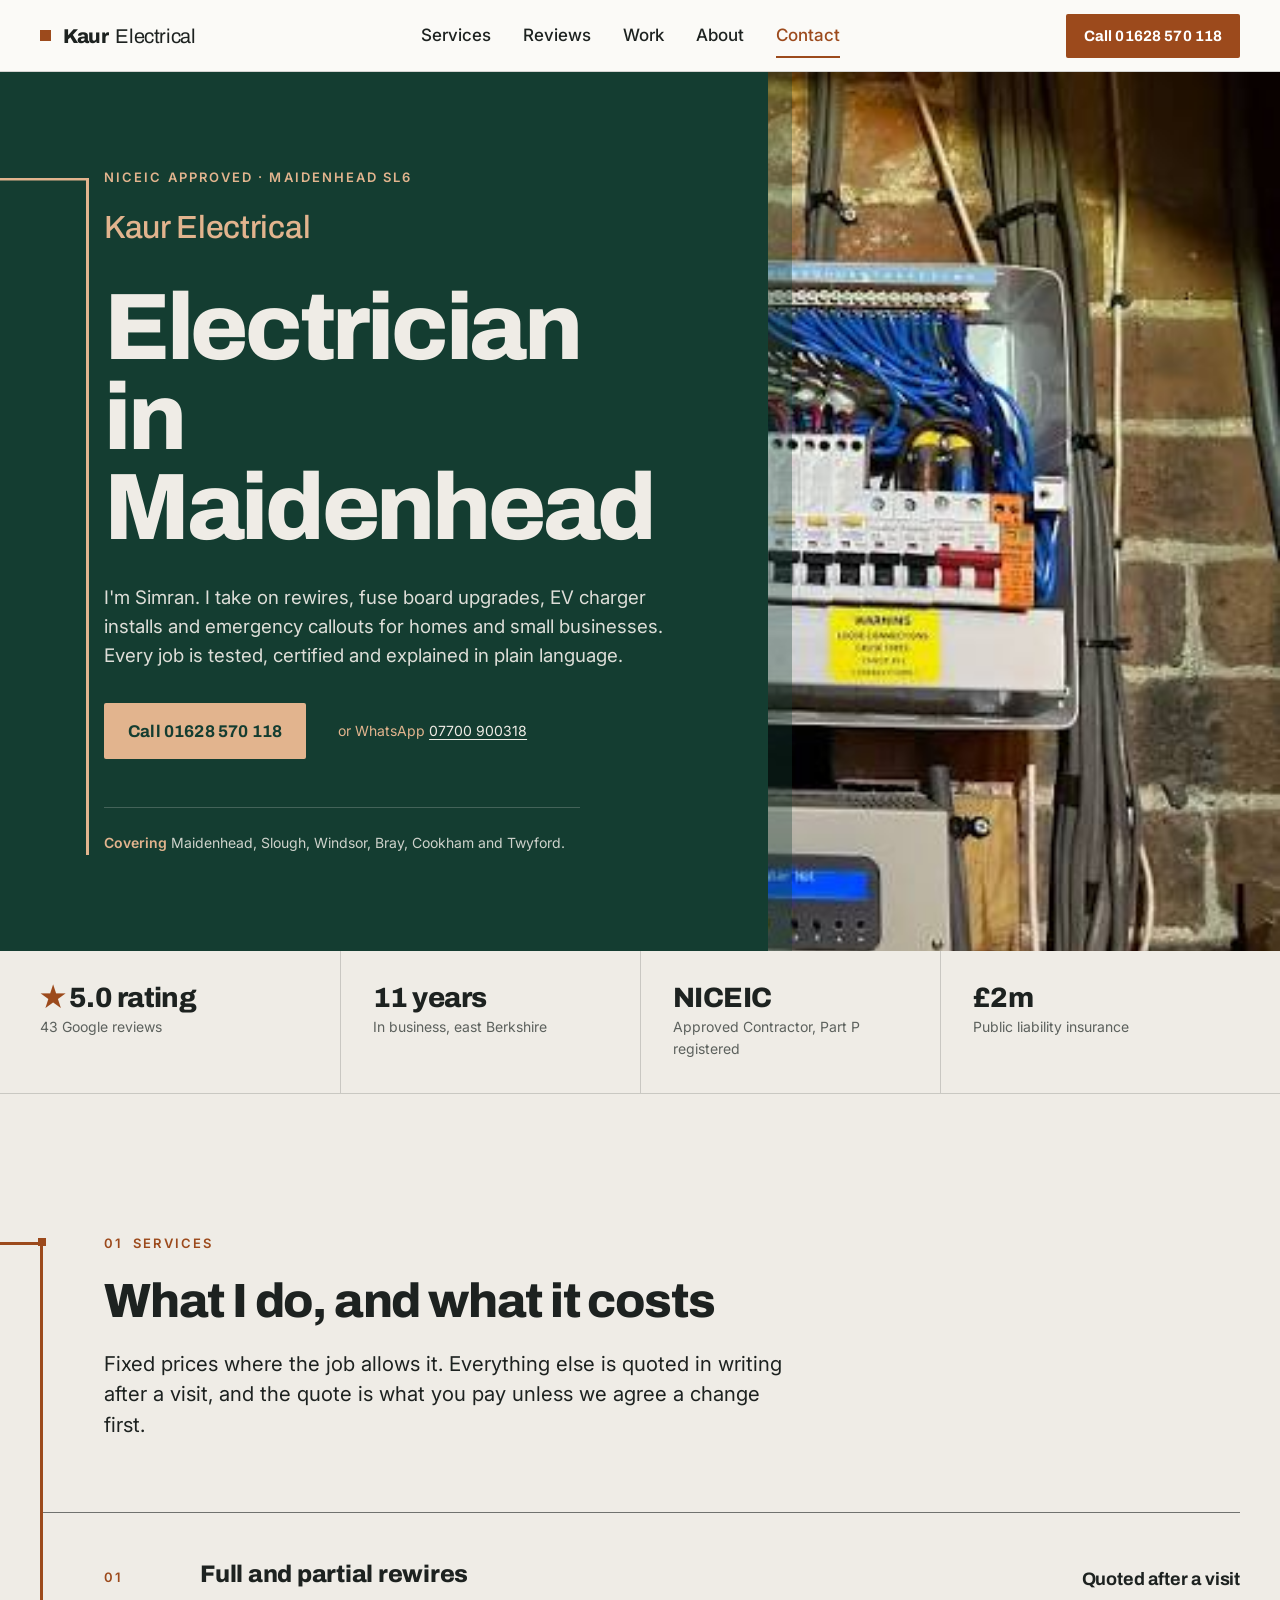
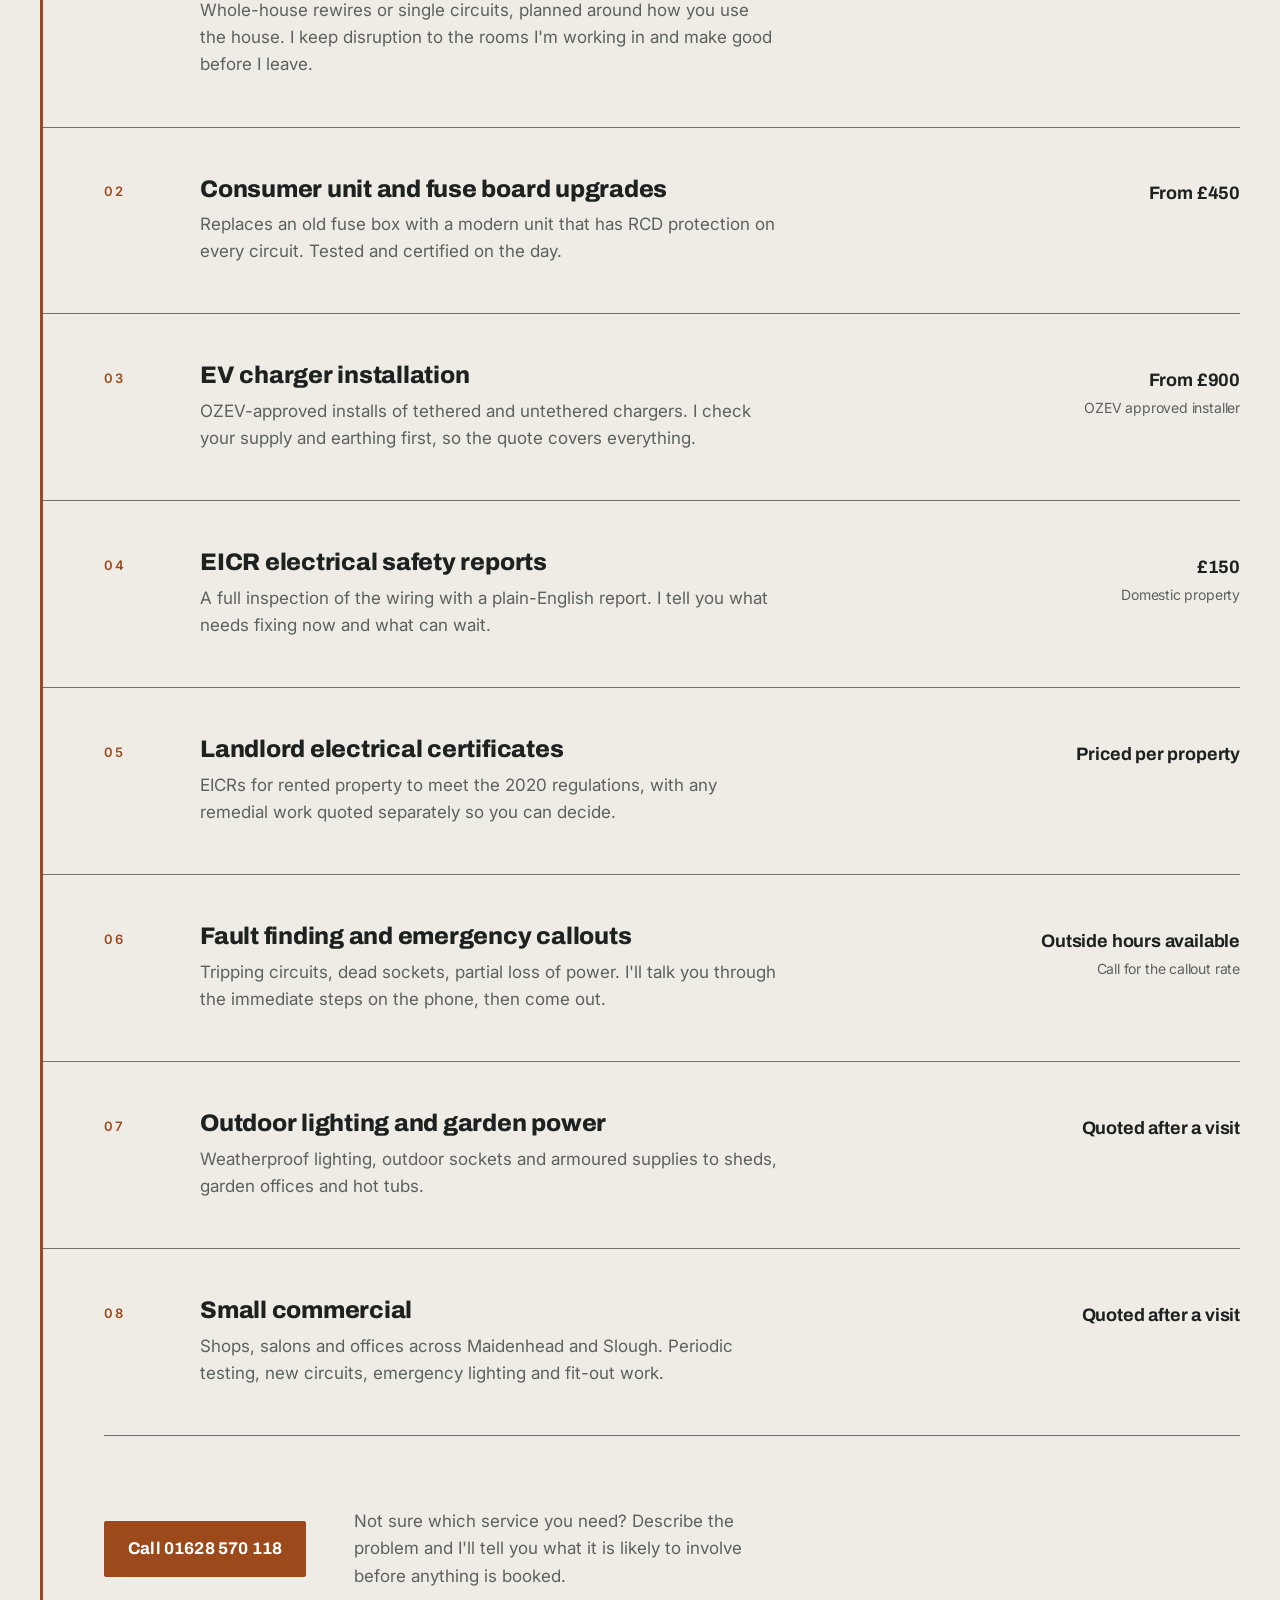
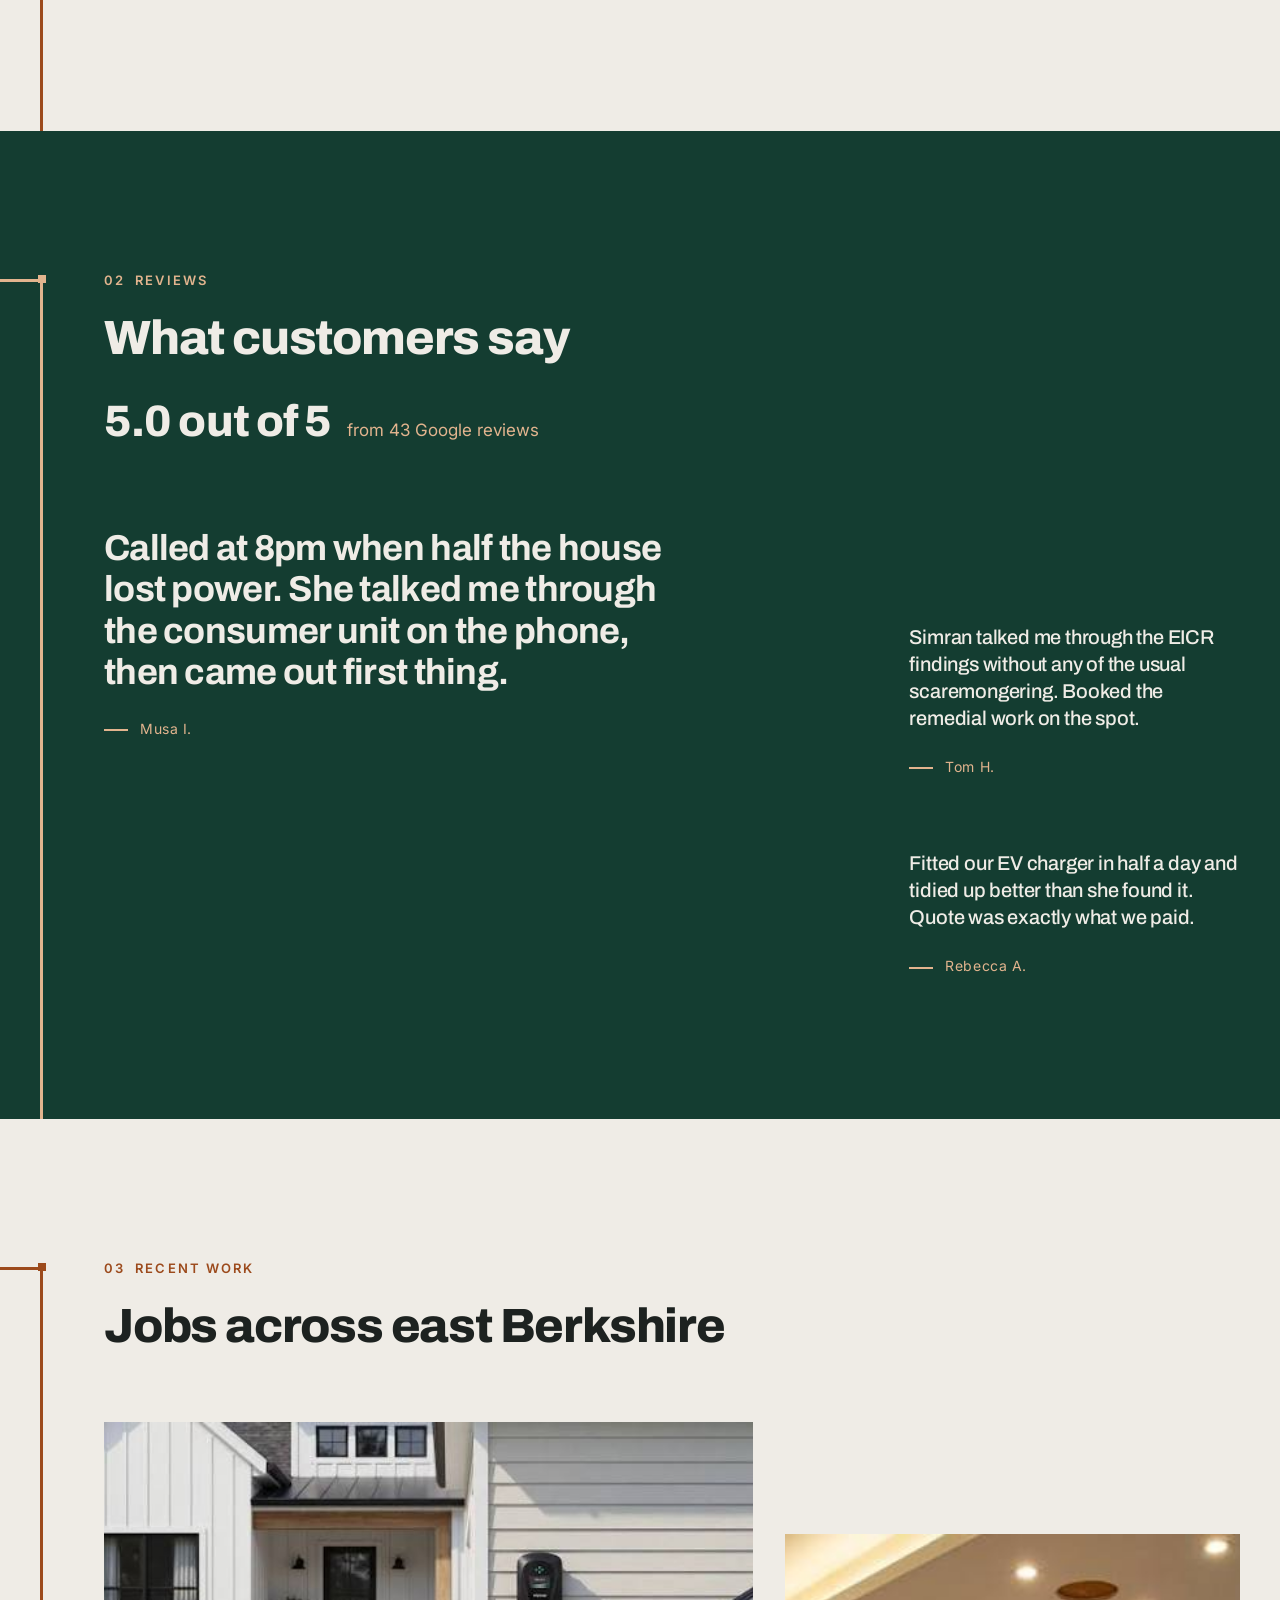
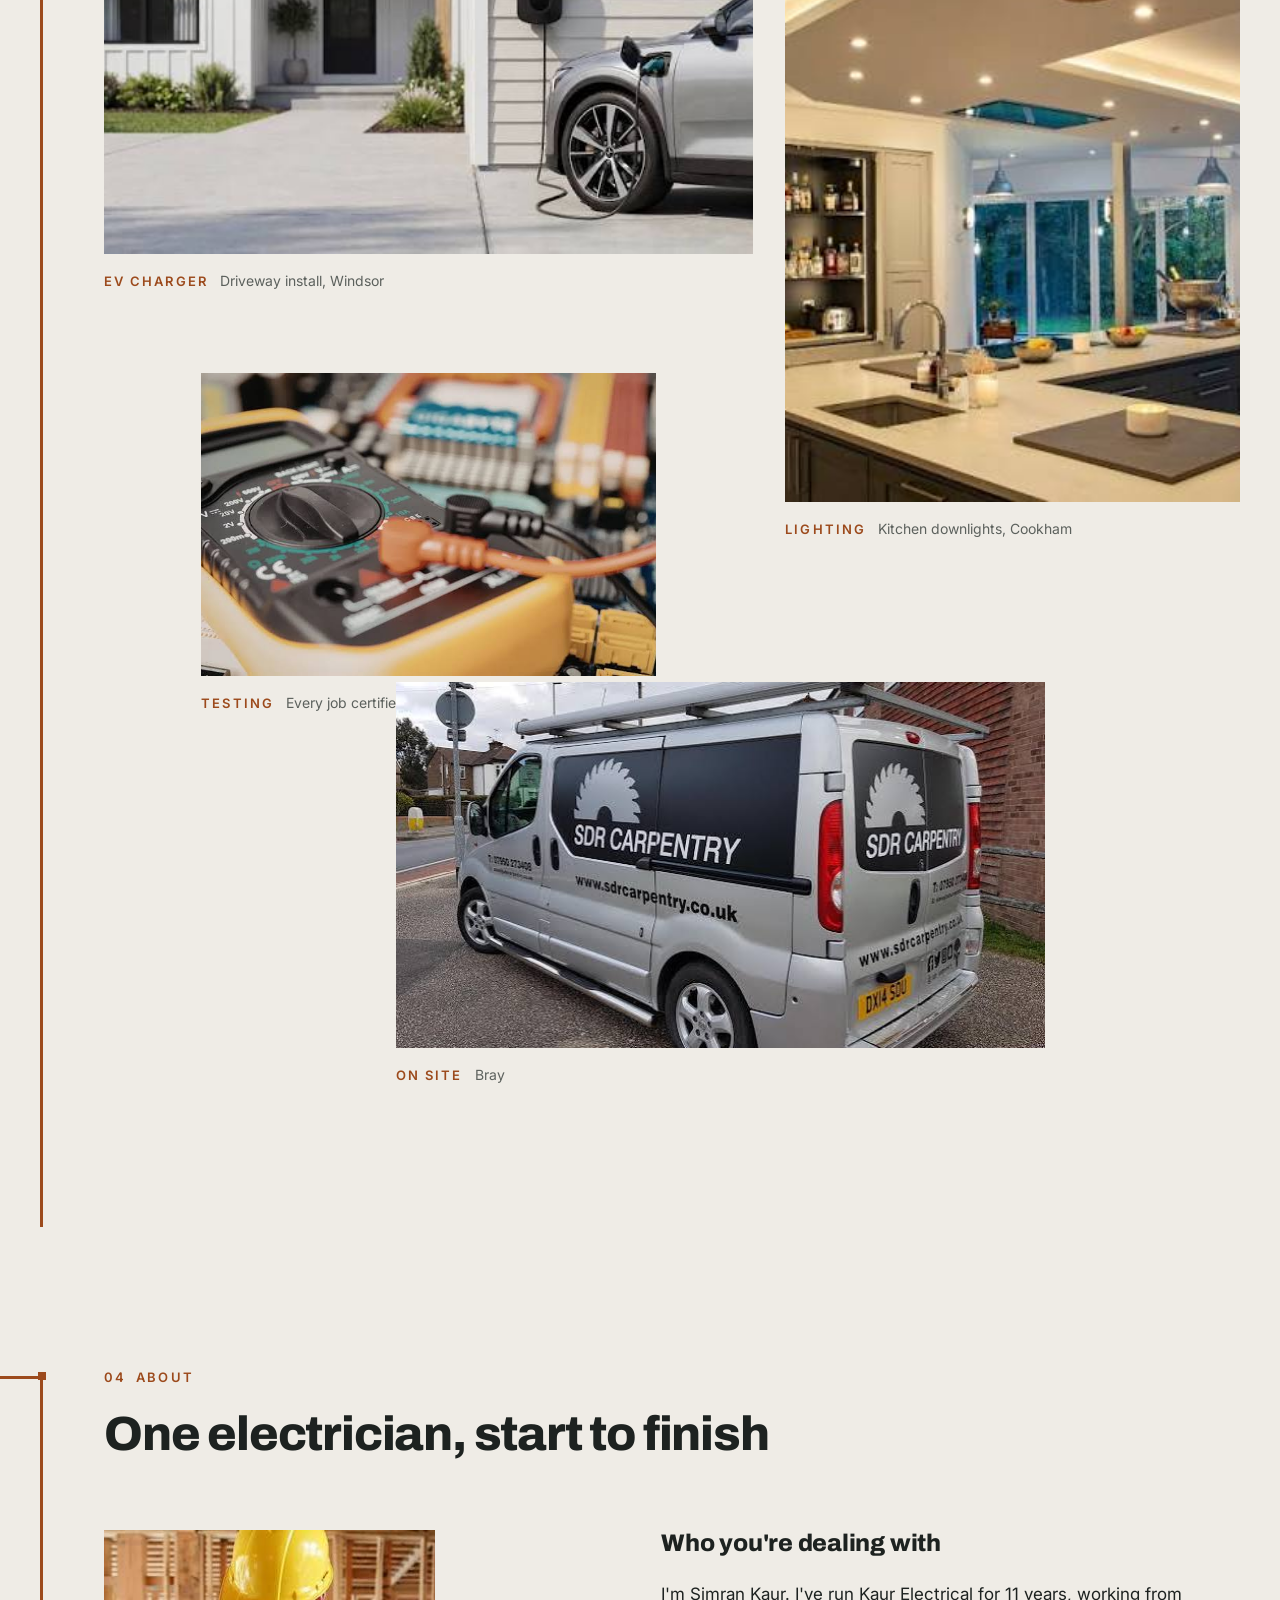
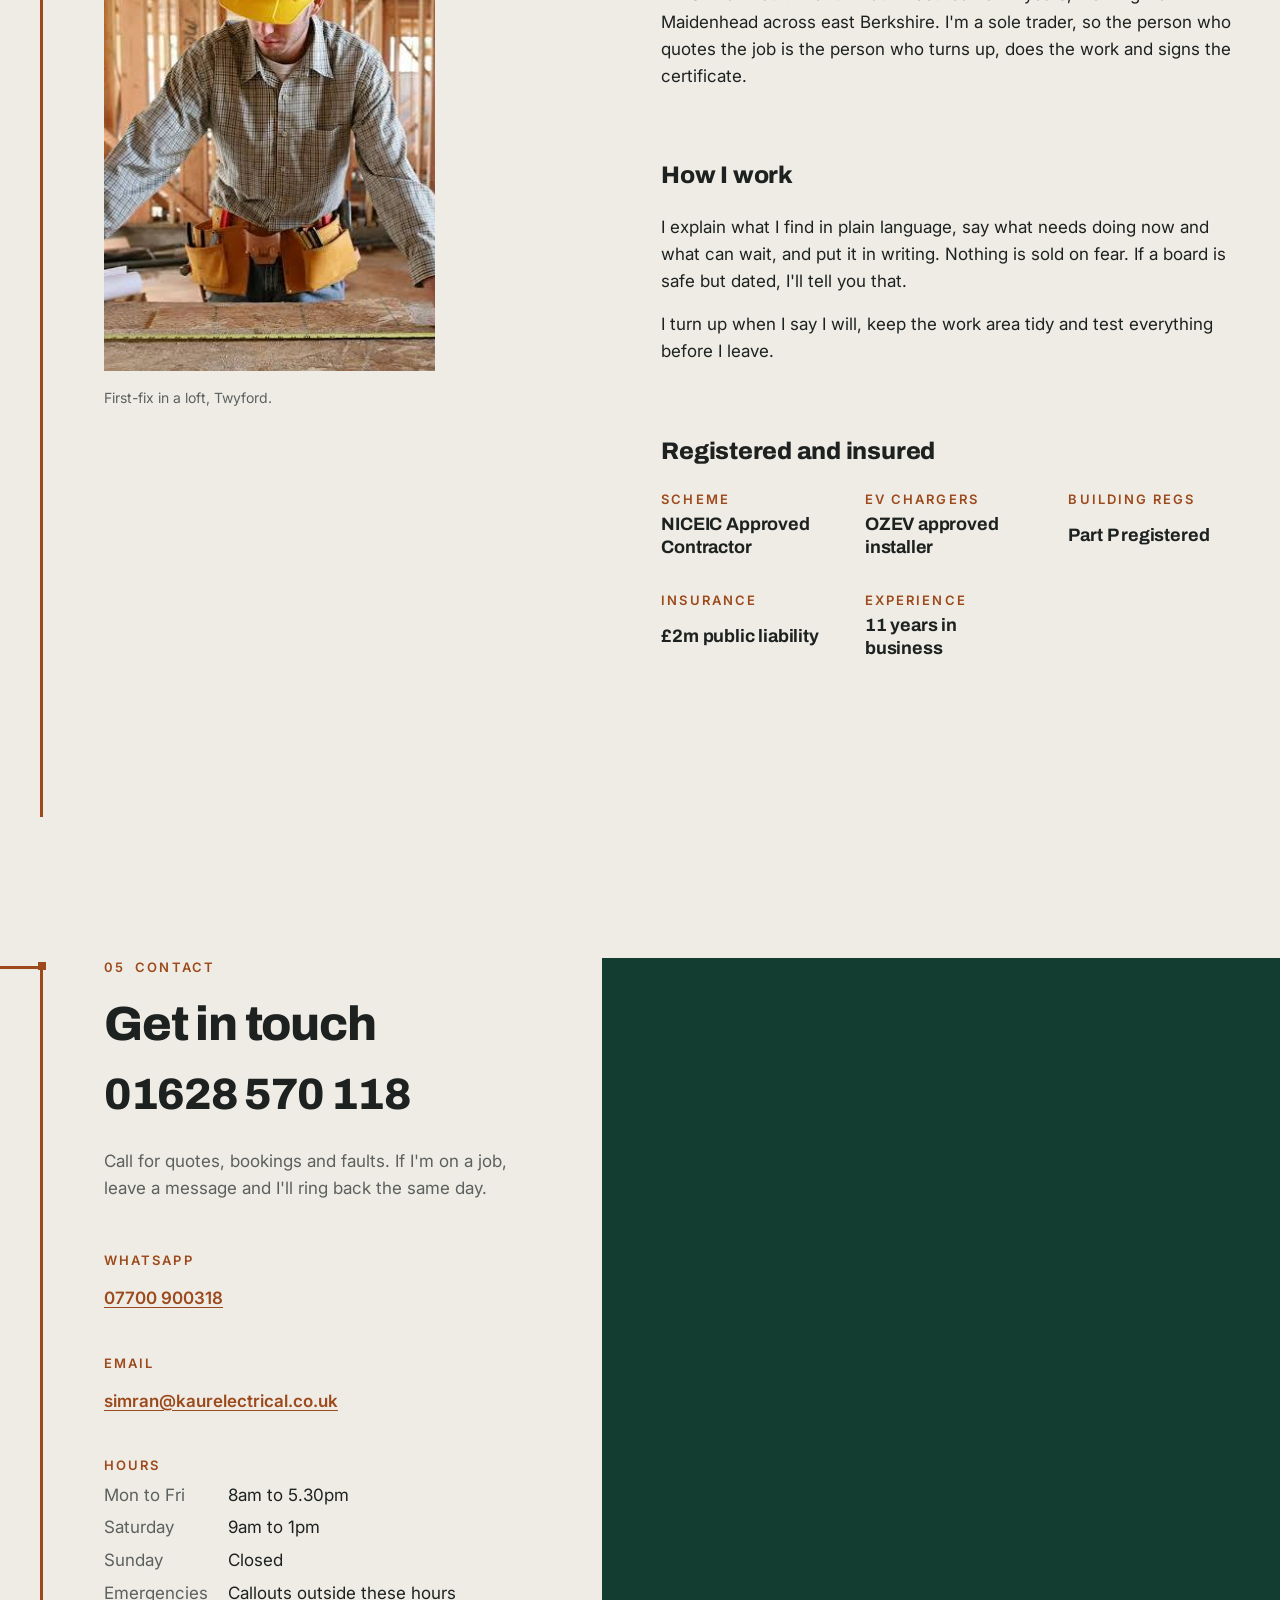
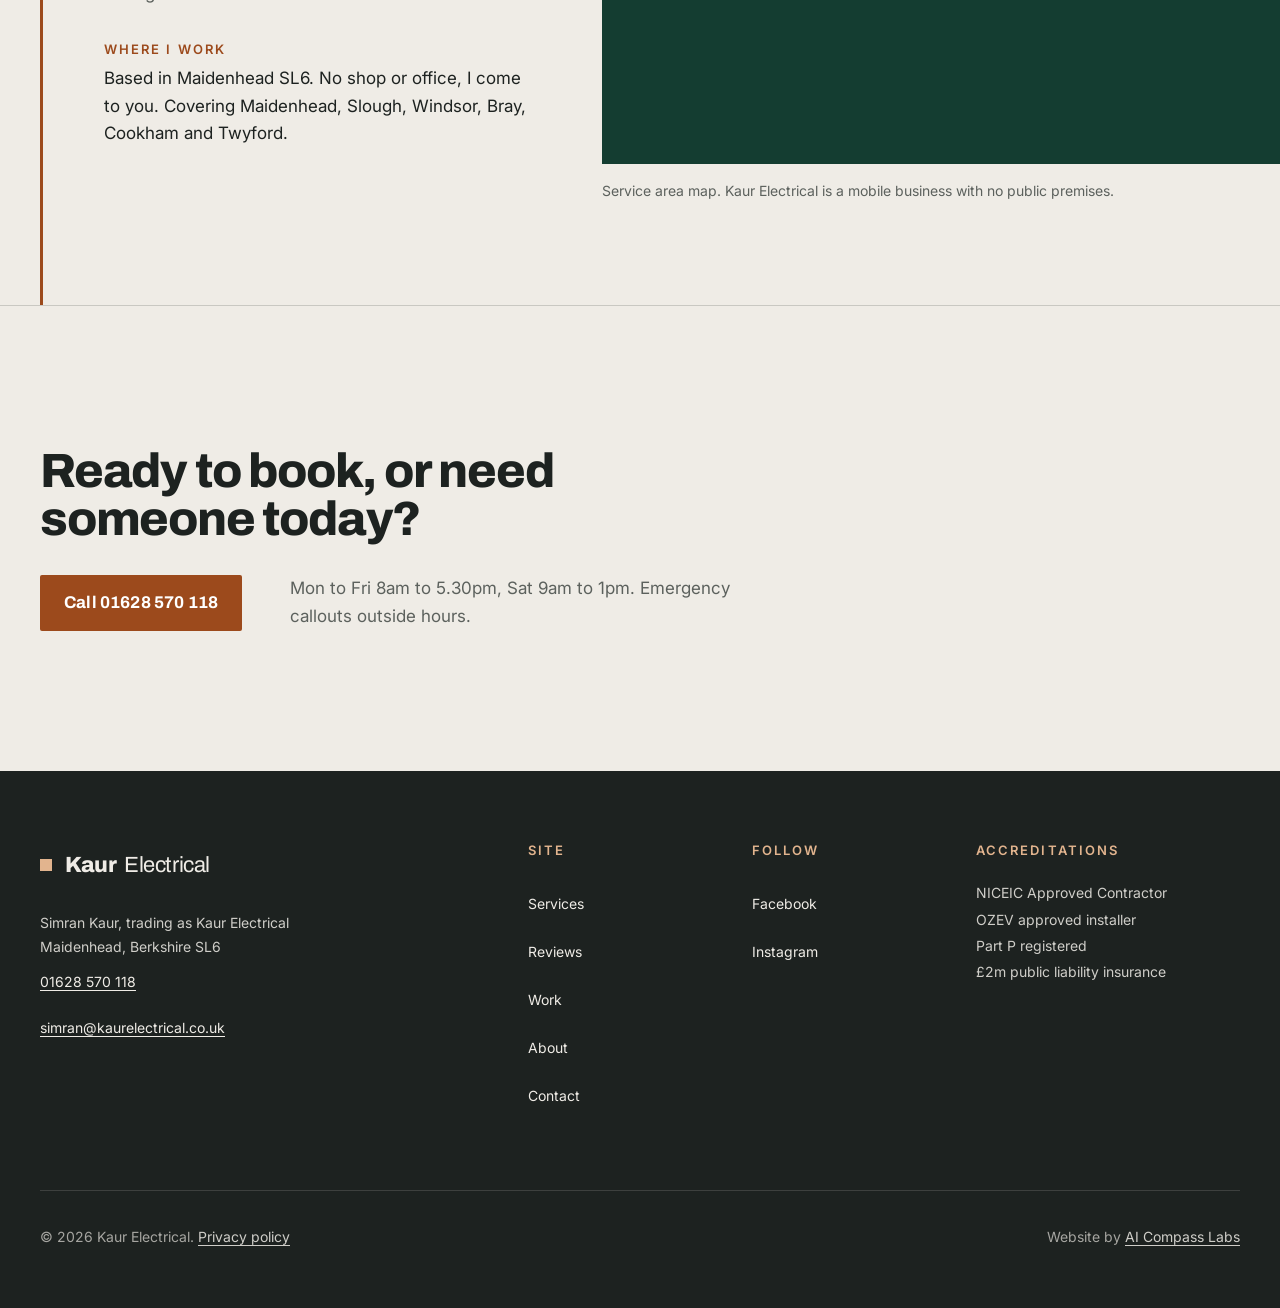
==== index.html @ de812764 "Build Kaur Electrical brochure site Static single-page site for an NICEIC-approved electrician in Ma" ====
<!DOCTYPE html>
<html lang="en-GB">
<head>
  <meta charset="UTF-8">
  <meta name="viewport" content="width=device-width, initial-scale=1.0">
  <title>Electrician in Maidenhead | Kaur Electrical</title>
  <meta name="description" content="NICEIC-approved electrician in Maidenhead. Rewires, fuse board upgrades, EV chargers and emergency callouts across east Berkshire. Call 01628 570 118.">
  <link rel="canonical" href="https://www.kaurelectrical.co.uk/">
  <meta name="theme-color" content="#143D31">

  <meta property="og:type" content="website">
  <meta property="og:title" content="Electrician in Maidenhead | Kaur Electrical">
  <meta property="og:description" content="NICEIC-approved electrician covering rewires, fuse board upgrades, EV charger installs and emergency callouts across east Berkshire.">
  <meta property="og:url" content="https://www.kaurelectrical.co.uk/">
  <meta property="og:image" content="https://www.kaurelectrical.co.uk/images/consumer-unit-install.jpg">
  <meta property="og:locale" content="en_GB">

  <link rel="preconnect" href="https://fonts.googleapis.com">
  <link rel="preconnect" href="https://fonts.gstatic.com" crossorigin>
  <link rel="preload" as="style" href="https://fonts.googleapis.com/css2?family=Archivo:wght@500;700;800&family=Inter:wght@400;500;600&display=swap">
  <link rel="stylesheet" href="https://fonts.googleapis.com/css2?family=Archivo:wght@500;700;800&family=Inter:wght@400;500;600&display=swap">
  <link rel="preload" as="image" href="images/consumer-unit-install.jpg">
  <link rel="stylesheet" href="css/style.css">

  <script type="application/ld+json">
  {
    "@context": "https://schema.org",
    "@type": "Electrician",
    "@id": "https://www.kaurelectrical.co.uk/#business",
    "name": "Kaur Electrical",
    "description": "NICEIC-approved electrician covering rewires, fuse board upgrades, EV charger installs and emergency callouts for homes and small businesses across east Berkshire.",
    "url": "https://www.kaurelectrical.co.uk/",
    "telephone": "+441628570118",
    "email": "simran@kaurelectrical.co.uk",
    "image": "https://www.kaurelectrical.co.uk/images/consumer-unit-install.jpg",
    "priceRange": "££",
    "address": {
      "@type": "PostalAddress",
      "addressLocality": "Maidenhead",
      "addressRegion": "Berkshire",
      "postalCode": "SL6",
      "addressCountry": "GB"
    },
    "geo": {
      "@type": "GeoCoordinates",
      "latitude": 51.5225,
      "longitude": -0.7204
    },
    "areaServed": [
      { "@type": "City", "name": "Maidenhead" },
      { "@type": "City", "name": "Slough" },
      { "@type": "City", "name": "Windsor" },
      { "@type": "City", "name": "Bray" },
      { "@type": "City", "name": "Cookham" },
      { "@type": "City", "name": "Twyford" }
    ],
    "openingHoursSpecification": [
      {
        "@type": "OpeningHoursSpecification",
        "dayOfWeek": ["Monday", "Tuesday", "Wednesday", "Thursday", "Friday"],
        "opens": "08:00",
        "closes": "17:30"
      },
      {
        "@type": "OpeningHoursSpecification",
        "dayOfWeek": "Saturday",
        "opens": "09:00",
        "closes": "13:00"
      }
    ],
    "aggregateRating": {
      "@type": "AggregateRating",
      "ratingValue": "5.0",
      "bestRating": "5",
      "reviewCount": "43"
    },
    "sameAs": [
      "https://www.facebook.com/kaurelectrical",
      "https://www.instagram.com/kaurelectrical"
    ],
    "hasCredential": [
      { "@type": "EducationalOccupationalCredential", "name": "NICEIC Approved Contractor" },
      { "@type": "EducationalOccupationalCredential", "name": "OZEV approved installer" },
      { "@type": "EducationalOccupationalCredential", "name": "Part P registered" }
    ]
  }
  </script>
</head>
<body>

<a class="skip-link" href="#main">Skip to content</a>

<header class="site-header">
  <div class="container site-header__inner">
    <a class="wordmark" href="#top" aria-label="Kaur Electrical, home"><strong>Kaur</strong><span>Electrical</span></a>

    <nav class="nav-links" aria-label="Main">
      <a href="#services">Services</a>
      <a href="#reviews">Reviews</a>
      <a href="#work">Work</a>
      <a href="#about">About</a>
      <a href="#contact">Contact</a>
    </nav>

    <a class="btn nav-call" href="tel:01628570118">Call 01628 570 118</a>

    <button class="nav-toggle" type="button" aria-expanded="false" aria-controls="mobile-menu">
      <span class="nav-toggle__text">Menu</span>
      <span class="nav-toggle__icon" aria-hidden="true"></span>
    </button>
  </div>
</header>

<nav class="mobile-menu" id="mobile-menu" aria-label="Mobile">
  <ul>
    <li><a href="#services">Services</a></li>
    <li><a href="#reviews">Reviews</a></li>
    <li><a href="#work">Work</a></li>
    <li><a href="#about">About</a></li>
    <li><a href="#contact">Contact</a></li>
  </ul>
  <p class="mobile-menu__meta">
    Mon to Fri 8am to 5.30pm, Sat 9am to 1pm.<br>
    Emergency callouts outside hours.<br>
    WhatsApp <a href="https://wa.me/447700900318">07700 900318</a>
  </p>
</nav>

<main id="main">

  <!-- ============ HERO ============ -->
  <section class="hero" id="top" aria-labelledby="hero-heading">
    <div class="hero__panel">
      <div class="hero__content">
        <span class="hero__trace" aria-hidden="true"></span>
        <p class="eyebrow reveal">NICEIC approved · Maidenhead SL6</p>
        <h1 id="hero-heading" class="reveal">
          <span class="h1__name">Kaur Electrical</span>
          <span class="h1__main">Electrician <br>in Maidenhead</span>
        </h1>
        <p class="hero__desc reveal">I'm Simran. I take on rewires, fuse board upgrades, EV charger installs and emergency callouts for homes and small businesses. Every job is tested, certified and explained in plain language.</p>
        <div class="hero__cta reveal">
          <a class="btn btn--light" href="tel:01628570118">Call 01628 570 118</a>
          <span class="hero__alt">or WhatsApp <a href="https://wa.me/447700900318">07700 900318</a></span>
        </div>
        <p class="hero__areas reveal"><strong>Covering</strong> Maidenhead, Slough, Windsor, Bray, Cookham and Twyford.</p>
      </div>
    </div>
    <div class="hero__media">
      <img src="images/consumer-unit-install.jpg" width="515" height="388" alt="Newly installed consumer unit with labelled circuit breakers, fitted by Kaur Electrical in Maidenhead" fetchpriority="high">
    </div>
  </section>

  <!-- ============ TRUST STRIP ============ -->
  <section class="trust" aria-label="Ratings and accreditations">
    <div class="container">
      <ul class="trust__list">
        <li class="trust__item">
          <span class="trust__value"><span class="star" aria-hidden="true">★</span> 5.0 rating</span>
          <span class="trust__label">43 Google reviews</span>
        </li>
        <li class="trust__item">
          <span class="trust__value">11 years</span>
          <span class="trust__label">In business, east Berkshire</span>
        </li>
        <li class="trust__item">
          <span class="trust__value">NICEIC</span>
          <span class="trust__label">Approved Contractor, Part P registered</span>
        </li>
        <li class="trust__item">
          <span class="trust__value">£2m</span>
          <span class="trust__label">Public liability insurance</span>
        </li>
      </ul>
    </div>
  </section>

  <!-- ============ SERVICES ============ -->
  <section class="section trace" id="services" aria-labelledby="services-heading">
    <div class="container">
      <div class="trace__head services__intro">
        <p class="eyebrow">01 &nbsp;Services</p>
        <h2 id="services-heading">What I do, and what it costs</h2>
        <p class="lede">Fixed prices where the job allows it. Everything else is quoted in writing after a visit, and the quote is what you pay unless we agree a change first.</p>
      </div>

      <ol class="service-list">
        <li>
          <article class="service">
            <span class="service__num">01</span>
            <div class="service__body">
              <h3>Full and partial rewires</h3>
              <p>Whole-house rewires or single circuits, planned around how you use the house. I keep disruption to the rooms I'm working in and make good before I leave.</p>
            </div>
            <div class="service__price">Quoted after a visit</div>
          </article>
        </li>
        <li>
          <article class="service">
            <span class="service__num">02</span>
            <div class="service__body">
              <h3>Consumer unit and fuse board upgrades</h3>
              <p>Replaces an old fuse box with a modern unit that has RCD protection on every circuit. Tested and certified on the day.</p>
            </div>
            <div class="service__price">From £450</div>
          </article>
        </li>
        <li>
          <article class="service">
            <span class="service__num">03</span>
            <div class="service__body">
              <h3>EV charger installation</h3>
              <p>OZEV-approved installs of tethered and untethered chargers. I check your supply and earthing first, so the quote covers everything.</p>
            </div>
            <div class="service__price">From £900<small>OZEV approved installer</small></div>
          </article>
        </li>
        <li>
          <article class="service">
            <span class="service__num">04</span>
            <div class="service__body">
              <h3>EICR electrical safety reports</h3>
              <p>A full inspection of the wiring with a plain-English report. I tell you what needs fixing now and what can wait.</p>
            </div>
            <div class="service__price">£150<small>Domestic property</small></div>
          </article>
        </li>
        <li>
          <article class="service">
            <span class="service__num">05</span>
            <div class="service__body">
              <h3>Landlord electrical certificates</h3>
              <p>EICRs for rented property to meet the 2020 regulations, with any remedial work quoted separately so you can decide.</p>
            </div>
            <div class="service__price">Priced per property</div>
          </article>
        </li>
        <li>
          <article class="service">
            <span class="service__num">06</span>
            <div class="service__body">
              <h3>Fault finding and emergency callouts</h3>
              <p>Tripping circuits, dead sockets, partial loss of power. I'll talk you through the immediate steps on the phone, then come out.</p>
            </div>
            <div class="service__price">Outside hours available<small>Call for the callout rate</small></div>
          </article>
        </li>
        <li>
          <article class="service">
            <span class="service__num">07</span>
            <div class="service__body">
              <h3>Outdoor lighting and garden power</h3>
              <p>Weatherproof lighting, outdoor sockets and armoured supplies to sheds, garden offices and hot tubs.</p>
            </div>
            <div class="service__price">Quoted after a visit</div>
          </article>
        </li>
        <li>
          <article class="service">
            <span class="service__num">08</span>
            <div class="service__body">
              <h3>Small commercial</h3>
              <p>Shops, salons and offices across Maidenhead and Slough. Periodic testing, new circuits, emergency lighting and fit-out work.</p>
            </div>
            <div class="service__price">Quoted after a visit</div>
          </article>
        </li>
      </ol>

      <div class="cta-row">
        <a class="btn" href="tel:01628570118">Call 01628 570 118</a>
        <p>Not sure which service you need? Describe the problem and I'll tell you what it is likely to involve before anything is booked.</p>
      </div>
    </div>
  </section>

  <!-- ============ REVIEWS (full-bleed band) ============ -->
  <section class="section reviews trace trace--dark" id="reviews" aria-labelledby="reviews-heading">
    <div class="container">
      <div class="trace__head reviews__head">
        <p class="eyebrow">02 &nbsp;Reviews</p>
        <h2 id="reviews-heading">What customers say</h2>
        <p class="reviews__score"><strong>5.0 out of 5</strong> <span>from 43 Google reviews</span></p>
      </div>

      <div class="quotes">
        <blockquote class="quote quote--lead">
          <p>Called at 8pm when half the house lost power. She talked me through the consumer unit on the phone, then came out first thing.</p>
          <footer>Musa I.</footer>
        </blockquote>

        <div class="quotes__aside">
          <blockquote class="quote">
            <p>Simran talked me through the EICR findings without any of the usual scaremongering. Booked the remedial work on the spot.</p>
            <footer>Tom H.</footer>
          </blockquote>
          <blockquote class="quote">
            <p>Fitted our EV charger in half a day and tidied up better than she found it. Quote was exactly what we paid.</p>
            <footer>Rebecca A.</footer>
          </blockquote>
        </div>
      </div>
    </div>
  </section>

  <!-- ============ WORK ============ -->
  <section class="section trace" id="work" aria-labelledby="work-heading">
    <div class="container">
      <div class="trace__head work__head">
        <p class="eyebrow">03 &nbsp;Recent work</p>
        <h2 id="work-heading">Jobs across east Berkshire</h2>
      </div>

      <div class="work-grid">
        <figure class="work-item work-item--a">
          <img src="images/ev-charger-driveway.jpg" width="599" height="333" loading="lazy" alt="Electric car charging from a wall-mounted EV charger on a driveway, installed by Kaur Electrical in Windsor">
          <figcaption><b>EV charger</b> Driveway install, Windsor</figcaption>
        </figure>
        <figure class="work-item work-item--b">
          <img src="images/kitchen-downlights.jpg" width="547" height="365" loading="lazy" alt="Kitchen with recessed LED downlights and under-cabinet lighting, wired by Kaur Electrical in Cookham">
          <figcaption><b>Lighting</b> Kitchen downlights, Cookham</figcaption>
        </figure>
        <figure class="work-item work-item--c">
          <img src="images/testing-equipment.jpg" width="700" height="438" loading="lazy" alt="Multimeter and test leads used for electrical testing and certification">
          <figcaption><b>Testing</b> Every job certified before sign-off</figcaption>
        </figure>
        <figure class="work-item work-item--d">
          <img src="images/van-signage.jpg" width="638" height="480" loading="lazy" alt="Work van parked outside a customer's home during an electrical job in Bray">
          <figcaption><b>On site</b> Bray</figcaption>
        </figure>
      </div>
    </div>
  </section>

  <!-- ============ ABOUT ============ -->
  <section class="section trace" id="about" aria-labelledby="about-heading">
    <div class="container">
      <div class="trace__head">
        <p class="eyebrow">04 &nbsp;About</p>
        <h2 id="about-heading">One electrician, start to finish</h2>
      </div>

      <div class="about__grid">
        <div class="about__side">
          <figure>
            <img src="images/simran-working-loft.jpg" width="679" height="450" loading="lazy" alt="Measuring up in a loft during first-fix work on a rewire in Twyford">
            <figcaption>First-fix in a loft, Twyford.</figcaption>
          </figure>
        </div>

        <div class="about__blocks">
          <div class="about__block">
            <h3>Who you're dealing with</h3>
            <p>I'm Simran Kaur. I've run Kaur Electrical for 11 years, working from Maidenhead across east Berkshire. I'm a sole trader, so the person who quotes the job is the person who turns up, does the work and signs the certificate.</p>
          </div>

          <div class="about__block">
            <h3>How I work</h3>
            <p>I explain what I find in plain language, say what needs doing now and what can wait, and put it in writing. Nothing is sold on fear. If a board is safe but dated, I'll tell you that.</p>
            <p>I turn up when I say I will, keep the work area tidy and test everything before I leave.</p>
          </div>

          <div class="about__block">
            <h3>Registered and insured</h3>
            <dl class="creds">
              <div>
                <dt>Scheme</dt>
                <dd>NICEIC Approved Contractor</dd>
              </div>
              <div>
                <dt>EV chargers</dt>
                <dd>OZEV approved installer</dd>
              </div>
              <div>
                <dt>Building regs</dt>
                <dd>Part P registered</dd>
              </div>
              <div>
                <dt>Insurance</dt>
                <dd>£2m public liability</dd>
              </div>
              <div>
                <dt>Experience</dt>
                <dd>11 years in business</dd>
              </div>
            </dl>
          </div>
        </div>
      </div>
    </div>
  </section>

  <!-- ============ CONTACT ============ -->
  <section class="section trace" id="contact" aria-labelledby="contact-heading">
    <div class="container">
      <div class="contact__grid">
        <div class="contact__details">
          <div class="trace__head">
            <p class="eyebrow">05 &nbsp;Contact</p>
            <h2 id="contact-heading">Get in touch</h2>
          </div>
          <a class="contact__phone" href="tel:01628570118">01628 570 118</a>
          <p class="muted measure">Call for quotes, bookings and faults. If I'm on a job, leave a message and I'll ring back the same day.</p>

          <dl class="contact__list">
            <div>
              <dt>WhatsApp</dt>
              <dd><a href="https://wa.me/447700900318">07700 900318</a></dd>
            </div>
            <div>
              <dt>Email</dt>
              <dd><a href="mailto:simran@kaurelectrical.co.uk">simran@kaurelectrical.co.uk</a></dd>
            </div>
            <div>
              <dt>Hours</dt>
              <dd>
                <div class="hours">
                  <span>Mon to Fri</span><span>8am to 5.30pm</span>
                  <span>Saturday</span><span>9am to 1pm</span>
                  <span>Sunday</span><span>Closed</span>
                  <span>Emergencies</span><span>Callouts outside these hours</span>
                </div>
              </dd>
            </div>
            <div>
              <dt>Where I work</dt>
              <dd>Based in Maidenhead SL6. No shop or office, I come to you. Covering Maidenhead, Slough, Windsor, Bray, Cookham and Twyford.</dd>
            </div>
          </dl>
        </div>

        <div class="contact__map">
          <div class="map">
            <iframe
              src="https://www.google.com/maps?q=Maidenhead,+Berkshire,+UK&z=11&output=embed"
              title="Map of the Kaur Electrical service area around Maidenhead"
              loading="lazy"
              referrerpolicy="no-referrer-when-downgrade"
              allowfullscreen></iframe>
          </div>
          <p class="map__note">Service area map. Kaur Electrical is a mobile business with no public premises.</p>
        </div>
      </div>
    </div>
  </section>

  <!-- ============ CLOSING CTA ============ -->
  <section class="closing" aria-labelledby="closing-heading">
    <div class="container">
      <h2 id="closing-heading">Ready to book, or need someone today?</h2>
      <div class="cta-row">
        <a class="btn" href="tel:01628570118">Call 01628 570 118</a>
        <p>Mon to Fri 8am to 5.30pm, Sat 9am to 1pm. Emergency callouts outside hours.</p>
      </div>
    </div>
  </section>

</main>

<footer class="site-footer">
  <div class="container">
    <div class="footer__grid">
      <div class="footer__brand">
        <a class="wordmark" href="#top" aria-label="Kaur Electrical, back to top"><strong>Kaur</strong><span>Electrical</span></a>
        <address>
          Simran Kaur, trading as Kaur Electrical<br>
          Maidenhead, Berkshire SL6<br>
          <a href="tel:01628570118">01628 570 118</a><br>
          <a href="mailto:simran@kaurelectrical.co.uk">simran@kaurelectrical.co.uk</a>
        </address>
      </div>

      <div class="footer__col">
        <h3>Site</h3>
        <ul>
          <li><a href="#services">Services</a></li>
          <li><a href="#reviews">Reviews</a></li>
          <li><a href="#work">Work</a></li>
          <li><a href="#about">About</a></li>
          <li><a href="#contact">Contact</a></li>
        </ul>
      </div>

      <div class="footer__col">
        <h3>Follow</h3>
        <ul>
          <li><a href="https://www.facebook.com/kaurelectrical" rel="noopener">Facebook</a></li>
          <li><a href="https://www.instagram.com/kaurelectrical" rel="noopener">Instagram</a></li>
        </ul>
      </div>

      <div class="footer__col">
        <h3>Accreditations</h3>
        <ul>
          <li>NICEIC Approved Contractor</li>
          <li>OZEV approved installer</li>
          <li>Part P registered</li>
          <li>£2m public liability insurance</li>
        </ul>
      </div>
    </div>

    <div class="footer__legal">
      <span>&copy; <span id="year">2026</span> Kaur Electrical. <a href="privacy.html">Privacy policy</a></span>
      <span>Website by <a href="https://aicompasslabs.com" rel="noopener">AI Compass Labs</a></span>
    </div>
  </div>
</footer>

<a class="call-bar" href="tel:01628570118">Call 01628 570 118</a>

<script src="js/main.js"></script>
</body>
</html>
---- css/style.css ----
/* =====================================================================
   Kaur Electrical — design tokens and site styles
   Palette drawn from the inside of a consumer unit: PVC sheath grey,
   enclosure white, MCB charcoal, bare copper, earth-sleeve green.
   ===================================================================== */

:root {
  /* Colour */
  --c-bg: #EFECE6;        /* Sheath: page background */
  --c-surface: #FBFAF7;   /* Enclosure: nav bar, small panels */
  --c-text: #1D2220;      /* MCB charcoal: body text */
  --c-muted: #5C615D;     /* Secondary text, 5.36:1 on Sheath */
  --c-copper: #9C4A1C;    /* Primary accent, 5.22:1 on Sheath */
  --c-copper-deep: #7E3A14;
  --c-earth: #143D31;     /* Secondary accent: hero panel, reviews band */
  --c-pale: #E2B48E;      /* Copper on dark grounds, 6.40:1 on Earth */
  --c-line: rgba(29, 34, 32, 0.18);
  --c-line-strong: rgba(29, 34, 32, 0.6);

  /* Type */
  --f-display: "Archivo", "Helvetica Neue", Arial, sans-serif;
  --f-body: "Inter", "Helvetica Neue", Arial, sans-serif;
  --fs-body: 1rem;                              /* 16px mobile */
  --fs-small: 1rem;                             /* 16px minimum on mobile */
  --fs-eyebrow: 0.8125rem;                      /* 13px, 0.75x of 17 */
  --fs-h1: clamp(2.75rem, 1.5rem + 5.5vw, 6rem);  /* 44px at 360 -> 96px */
  --fs-h2: clamp(2.125rem, 1.5rem + 2.4vw, 3rem); /* 34px -> 48px */
  --fs-h3: clamp(1.25rem, 1.1rem + 0.6vw, 1.5rem);
  --fs-quote: clamp(1.375rem, 1rem + 1.6vw, 2.25rem);
  --fs-big: clamp(1.75rem, 1.25rem + 2vw, 2.75rem);
  --lh-body: 1.6;
  --track-eyebrow: 0.16em;

  /* Space */
  --s-1: 0.5rem;
  --s-2: 1rem;
  --s-3: 1.5rem;
  --s-4: 2rem;
  --s-5: 3rem;
  --s-6: 4.5rem;
  --s-7: 6rem;
  --s-section: clamp(5.5rem, 4rem + 6vw, 9.5rem); /* 88px -> 152px */
  --page-pad: 1.25rem;
  --container-w: 75rem;   /* 1200px */
  --rule-col: 1.5rem;     /* trace rule column, widens on desktop */
  --rule-w: 3px;
  --nav-h: 4rem;
  --callbar-h: 3.75rem;

  /* Shape */
  --radius: 2px;
  --ease: cubic-bezier(0.2, 0.7, 0.2, 1);
  --dur: 480ms;
}

@media (min-width: 56.25em) { /* 900px */
  :root {
    --fs-body: 1.0625rem;  /* 17px */
    --fs-small: 0.875rem;
    --page-pad: 2.5rem;
    --rule-col: 4rem;
    --nav-h: 4.5rem;
  }
}

/* ---------- Reset, base ---------- */

*, *::before, *::after { box-sizing: border-box; }

html {
  scroll-behavior: smooth;
  -webkit-text-size-adjust: 100%;
}

body {
  margin: 0;
  background: var(--c-bg);
  color: var(--c-text);
  font-family: var(--f-body);
  font-size: var(--fs-body);
  line-height: var(--lh-body);
  overflow-x: hidden;
  padding-top: var(--nav-h);
  padding-bottom: var(--callbar-h); /* room for the fixed mobile call bar */
}

@media (min-width: 56.25em) {
  body { padding-bottom: 0; }
}

img {
  display: block;
  max-width: 100%;
  height: auto;
}

h1, h2, h3, h4 {
  font-family: var(--f-display);
  font-weight: 800;
  line-height: 1;
  letter-spacing: -0.02em;
  margin: 0;
}

h2 { font-size: var(--fs-h2); letter-spacing: -0.025em; }
h3 { font-size: var(--fs-h3); letter-spacing: -0.01em; line-height: 1.15; }

p { margin: 0 0 var(--s-2); }
p:last-child { margin-bottom: 0; }

a {
  color: var(--c-copper);
  text-decoration-thickness: 1px;
  text-underline-offset: 0.18em;
}
a:hover { color: var(--c-copper-deep); }

ul, ol { margin: 0; padding: 0; list-style: none; }

address { font-style: normal; }

:focus-visible {
  outline: 3px solid var(--c-copper);
  outline-offset: 3px;
}

.container {
  width: min(var(--container-w), 100% - 2 * var(--page-pad));
  margin-inline: auto;
}

.eyebrow {
  font-family: var(--f-body);
  font-size: var(--fs-eyebrow);
  font-weight: 600;
  letter-spacing: var(--track-eyebrow);
  text-transform: uppercase;
  color: var(--c-copper);
  margin: 0 0 var(--s-3);
  line-height: 1.4;
}

.lede {
  font-size: calc(var(--fs-body) * 1.2);
  line-height: 1.5;
  max-width: 34em;
}

.measure { max-width: 38em; }
.muted { color: var(--c-muted); }

.visually-hidden {
  position: absolute !important;
  width: 1px; height: 1px;
  padding: 0; margin: -1px;
  overflow: hidden;
  clip: rect(0 0 0 0);
  white-space: nowrap;
  border: 0;
}

/* ---------- Skip link ---------- */

.skip-link {
  position: absolute;
  top: -100px;
  left: var(--s-2);
  z-index: 1000;
  background: var(--c-copper);
  color: #fff;
  padding: 0.75rem 1rem;
  border-radius: var(--radius);
  font-weight: 600;
  text-decoration: none;
}
.skip-link:focus { top: var(--s-2); color: #fff; }

/* ---------- Buttons ---------- */

.btn {
  display: inline-flex;
  align-items: center;
  gap: 0.6em;
  min-height: 3.25rem;
  padding: 0.9rem 1.5rem;
  background: var(--c-copper);
  color: #fff;
  font-family: var(--f-display);
  font-weight: 700;
  font-size: 1.0625rem;
  letter-spacing: 0.01em;
  text-decoration: none;
  border-radius: var(--radius);
  border: 0;
  transition: background-color 180ms var(--ease), transform 180ms var(--ease);
}
.btn:hover { background: var(--c-copper-deep); color: #fff; }
.btn:active { transform: translateY(1px); }

.btn--light {
  background: var(--c-pale);
  color: var(--c-earth);
}
.btn--light:hover { background: #F0CDAE; color: var(--c-earth); }

.text-link {
  font-weight: 600;
  color: var(--c-text);
  text-decoration-color: var(--c-copper);
}
.text-link:hover { color: var(--c-copper); }

/* ---------- Header / nav (fixed, always on screen) ---------- */

.site-header {
  position: fixed;
  top: 0;
  left: 0;
  right: 0;
  height: var(--nav-h);
  z-index: 900;
  background: var(--c-surface);
  border-bottom: 1px solid var(--c-line);
}

.site-header__inner {
  height: 100%;
  display: flex;
  align-items: center;
  justify-content: space-between;
  gap: var(--s-3);
}

.wordmark {
  display: inline-flex;
  align-items: baseline;
  gap: 0.35em;
  font-family: var(--f-display);
  font-size: 1.25rem;
  letter-spacing: -0.02em;
  color: var(--c-text);
  text-decoration: none;
  line-height: 1;
  min-height: 44px;
  align-items: center;
}
.wordmark strong { font-weight: 800; }
.wordmark span { font-weight: 400; }
.wordmark::before {
  content: "";
  width: 0.55em;
  height: 0.55em;
  background: var(--c-copper);
  margin-right: 0.25em;
}

.nav-links {
  display: none;
  align-items: center;
  gap: var(--s-4);
}
.nav-links a {
  display: inline-flex;
  align-items: center;
  min-height: 44px;
  font-weight: 500;
  color: var(--c-text);
  text-decoration: none;
  border-bottom: 2px solid transparent;
  padding-top: 2px;
  transition: border-color 180ms var(--ease), color 180ms var(--ease);
}
.nav-links a:hover { color: var(--c-copper); }
.nav-links a[aria-current="true"] {
  border-bottom-color: var(--c-copper);
  color: var(--c-copper);
}

.nav-call { display: none; }

.nav-toggle {
  display: inline-flex;
  align-items: center;
  justify-content: center;
  gap: 0.6rem;
  width: auto;
  min-width: 44px;
  height: 44px;
  padding: 0 0.25rem;
  background: transparent;
  border: 0;
  color: var(--c-text);
  font-family: var(--f-body);
  font-size: var(--fs-small);
  font-weight: 600;
  letter-spacing: 0.08em;
  text-transform: uppercase;
  cursor: pointer;
}
.nav-toggle__icon {
  position: relative;
  width: 22px;
  height: 2px;
  background: currentColor;
  transition: background-color 180ms var(--ease);
}
.nav-toggle__icon::before,
.nav-toggle__icon::after {
  content: "";
  position: absolute;
  left: 0;
  width: 22px;
  height: 2px;
  background: currentColor;
  transition: transform 220ms var(--ease);
}
.nav-toggle__icon::before { top: -7px; }
.nav-toggle__icon::after { top: 7px; }

.nav-toggle[aria-expanded="true"] .nav-toggle__icon { background: transparent; }
.nav-toggle[aria-expanded="true"] .nav-toggle__icon::before { transform: translateY(7px) rotate(45deg); }
.nav-toggle[aria-expanded="true"] .nav-toggle__icon::after { transform: translateY(-7px) rotate(-45deg); }

/* Mobile menu: full-screen panel under the fixed bar */
.mobile-menu {
  position: fixed;
  top: var(--nav-h);
  left: 0;
  right: 0;
  bottom: 0;
  z-index: 890;
  background: var(--c-earth);
  color: var(--c-bg);
  padding: var(--s-5) var(--page-pad) calc(var(--callbar-h) + var(--s-4));
  overflow-y: auto;
  transform: translateX(100%);
  visibility: hidden;
  transition: transform 320ms var(--ease), visibility 0s linear 320ms;
}
.mobile-menu.is-open {
  transform: translateX(0);
  visibility: visible;
  transition: transform 320ms var(--ease), visibility 0s;
}
.mobile-menu ul { display: grid; gap: var(--s-1); }
.mobile-menu a {
  display: block;
  padding: 0.75rem 0;
  font-family: var(--f-display);
  font-weight: 800;
  font-size: 2.25rem;
  letter-spacing: -0.02em;
  color: var(--c-bg);
  text-decoration: none;
  border-bottom: 1px solid rgba(239, 236, 230, 0.18);
}
.mobile-menu a[aria-current="true"] { color: var(--c-pale); }
.mobile-menu__meta {
  margin-top: var(--s-5);
  color: var(--c-pale);
  font-size: var(--fs-small);
  line-height: 1.7;
}
.mobile-menu__meta a {
  display: inline;
  font: inherit;
  padding: 0;
  border: 0;
  color: var(--c-bg);
  text-decoration: underline;
}

body.menu-open { overflow: hidden; }

@media (min-width: 56.25em) {
  .nav-links { display: flex; }
  .nav-call {
    display: inline-flex;
    min-height: 44px;
    padding: 0.6rem 1.1rem;
    font-size: 0.9375rem;
  }
  .nav-toggle, .mobile-menu { display: none; }
}

/* ---------- Fixed mobile call bar ---------- */

.call-bar {
  position: fixed;
  bottom: 0;
  left: 0;
  right: 0;
  z-index: 900;
  height: var(--callbar-h);
  display: flex;
  align-items: center;
  justify-content: center;
  gap: 0.6em;
  background: var(--c-copper);
  color: #fff;
  font-family: var(--f-display);
  font-weight: 700;
  font-size: 1.125rem;
  text-decoration: none;
  border-top: 1px solid rgba(255, 255, 255, 0.2);
  padding-bottom: env(safe-area-inset-bottom);
}
.call-bar:hover, .call-bar:focus { color: #fff; background: var(--c-copper-deep); }
.call-bar__label {
  font-family: var(--f-body);
  font-weight: 500;
  font-size: var(--fs-small);
  opacity: 0.9;
}

@media (min-width: 56.25em) {
  .call-bar { display: none; }
}

/* =====================================================================
   The trace rule (signature element)
   A copper line enters from the page's left edge at the section's
   heading, bends 90° at the content edge and drops the full height of
   the section. Content is padded right of the rule by --rule-col.
   ===================================================================== */

.trace {
  position: relative;
  --trace-y: calc(var(--s-section) + 0.5rem);
}
.trace::before,
.trace::after {
  content: "";
  position: absolute;
  background: var(--c-copper);
  pointer-events: none;
}
/* horizontal arm: page edge -> container edge */
.trace::before {
  left: 0;
  top: var(--trace-y);
  height: var(--rule-w);
  width: max(calc((100% - var(--container-w)) / 2), var(--page-pad));
}
/* vertical drop: from the bend to the section's end */
.trace::after {
  left: max(calc((100% - var(--container-w)) / 2), var(--page-pad));
  top: var(--trace-y);
  bottom: 0;
  width: var(--rule-w);
}
.trace > .container {
  padding-left: var(--rule-col);
}
/* small copper terminal at the bend */
.trace__head {
  position: relative;
}
.trace__head::before {
  content: "";
  position: absolute;
  left: calc(-1 * var(--rule-col) - 0.25rem + var(--rule-w) / 2);
  top: 0.5rem;
  width: 0.5rem;
  height: 0.5rem;
  background: var(--c-copper);
  transform: translateY(-50%);
}
.trace--dark::before,
.trace--dark::after,
.trace--dark .trace__head::before { background: var(--c-pale); }

/* ---------- Generic section ---------- */

.section {
  padding-top: var(--s-section);
  padding-bottom: var(--s-section);
}

/* =====================================================================
   Hero — the one bold moment
   Full-bleed photo edge to edge; an Earth Green panel set off-centre
   to the left carries the h1. The trace enters the panel from the edge.
   ===================================================================== */

.hero {
  position: relative;
  background: var(--c-earth);
  color: var(--c-bg);
  overflow: hidden;
}

.hero__media {
  position: relative;
  aspect-ratio: 4 / 3;
  background: var(--c-earth);
}
.hero__media img {
  width: 100%;
  height: 100%;
  object-fit: cover;
}

.hero__panel {
  position: relative;
  background: var(--c-earth);
  padding: var(--s-5) var(--page-pad) var(--s-6)
           calc(max((100vw - var(--container-w)) / 2, var(--page-pad)) + var(--rule-col));
}
.hero__content {
  position: relative;
  max-width: 40rem;
}
/* the trace: enters from the page edge, bends, drops down the content */
.hero__trace {
  position: absolute;
  top: 0.6rem;
  left: calc(-1 * (max((100vw - var(--container-w)) / 2, var(--page-pad)) + var(--rule-col)));
  width: calc(max((100vw - var(--container-w)) / 2, var(--page-pad)) + var(--rule-col) - 1.1rem);
  height: var(--rule-w);
  background: var(--c-pale);
}
.hero__content::before {
  content: "";
  position: absolute;
  top: 0.6rem;
  bottom: 0;
  left: -1.1rem;
  width: var(--rule-w);
  background: var(--c-pale);
}

.hero .eyebrow { color: var(--c-pale); }

.hero h1 {
  font-size: var(--fs-h1);
  line-height: 0.95;
  letter-spacing: -0.035em;
  color: var(--c-bg);
  margin-bottom: var(--s-3);
  display: flex;
  flex-direction: column;
  gap: 0.4em;
}
.hero h1 .h1__name {
  display: block;
  font-size: max(1rem, 0.34em);
  font-weight: 500;
  letter-spacing: -0.01em;
  line-height: 1.1;
  color: var(--c-pale);
}
.hero h1 .h1__main { display: block; }
.hero h1 .h1__main br { display: none; }
@media (min-width: 56.25em) {
  .hero h1 .h1__main br { display: inline; }
}

.hero__desc {
  font-size: var(--fs-body);
  line-height: 1.55;
  max-width: 30em;
  margin-bottom: var(--s-3);
  color: rgba(239, 236, 230, 0.92);
}

.hero__cta {
  display: flex;
  flex-wrap: wrap;
  align-items: center;
  gap: var(--s-3) var(--s-4);
}
.hero__alt {
  color: var(--c-pale);
  font-size: var(--fs-small);
}
.hero__alt a { color: var(--c-bg); }

.hero__areas {
  margin-top: var(--s-5);
  padding-top: var(--s-3);
  border-top: 1px solid rgba(239, 236, 230, 0.22);
  font-size: var(--fs-small);
  color: rgba(239, 236, 230, 0.85);
  max-width: 34em;
}
.hero__areas strong { color: var(--c-pale); font-weight: 600; }

@media (min-width: 56.25em) {
  .hero {
    min-height: calc(100vh - var(--nav-h));
    min-height: calc(100svh - var(--nav-h));
  }
  .hero__desc { font-size: calc(var(--fs-body) * 1.1); margin-bottom: var(--s-4); }
  .hero h1 { margin-bottom: var(--s-4); }
  /* photo sits under the whole hero; the panel covers the left 56% */
  .hero__media {
    position: absolute;
    inset: 0;
    aspect-ratio: auto;
  }
  .hero__panel {
    position: relative;
    z-index: 1;
    width: 60%;
    min-height: calc(100vh - var(--nav-h));
    min-height: calc(100svh - var(--nav-h));
    display: flex;
    flex-direction: column;
    justify-content: center;
    padding-top: var(--s-7);
    padding-bottom: var(--s-7);
    padding-right: var(--s-5);
    box-shadow: 24px 0 0 0 rgba(20, 61, 49, 0.35);
  }
}

/* Hero reveal: the single orchestrated moment */
.hero .reveal {
  opacity: 0;
  transform: translateY(14px);
  animation: rise var(--dur) var(--ease) forwards;
}
.hero .reveal:nth-child(3) { animation-delay: 80ms; }
.hero .reveal:nth-child(4) { animation-delay: 160ms; }
.hero .reveal:nth-child(5) { animation-delay: 240ms; }
.hero .reveal:nth-child(6) { animation-delay: 320ms; }
.hero__trace {
  transform-origin: left center;
  animation: draw 700ms var(--ease) 200ms both;
}
@keyframes rise { to { opacity: 1; transform: none; } }
@keyframes draw {
  from { clip-path: inset(0 100% 0 0); }
  to { clip-path: inset(0 0 0 0); }
}

/* ---------- Trust strip (directly under the hero) ---------- */

.trust {
  border-bottom: 1px solid var(--c-line);
}
.trust__list {
  display: grid;
  grid-template-columns: 1fr;
  gap: 0;
}
.trust__item {
  padding: var(--s-3) 0;
  border-top: 1px solid var(--c-line);
  display: flex;
  flex-direction: column;
  gap: 0.15rem;
}
.trust__item:first-child { border-top: 0; }
.trust__value {
  font-family: var(--f-display);
  font-weight: 800;
  font-size: 1.5rem;
  letter-spacing: -0.02em;
  line-height: 1.1;
}
.trust__value .star { color: var(--c-copper); }
.trust__label {
  font-size: var(--fs-small);
  color: var(--c-muted);
}

@media (min-width: 56.25em) {
  .trust__list {
    grid-template-columns: repeat(4, 1fr);
  }
  .trust__item {
    border-top: 0;
    border-left: 1px solid var(--c-line);
    padding: var(--s-4) var(--s-4);
  }
  .trust__item:first-child { border-left: 0; padding-left: 0; }
  .trust__value { font-size: 1.75rem; }
}

/* =====================================================================
   Services — numbered, ruled list. Each row's rule runs left into the
   trace, like the ways on a consumer unit.
   ===================================================================== */

.services__intro {
  margin-bottom: var(--s-6);
}
.services__intro .lede { margin-top: var(--s-3); }

.service-list {
  border-bottom: 1px solid var(--c-line-strong);
}
.service-list > li {
  position: relative;
  margin-left: calc(-1 * var(--rule-col));
  padding-left: var(--rule-col);
  border-top: 1px solid var(--c-line-strong);
}
.service {
  display: grid;
  grid-template-columns: 1fr;
  gap: var(--s-2);
  padding: var(--s-4) 0;
}
.service__num {
  font-family: var(--f-body);
  font-size: var(--fs-eyebrow);
  font-weight: 600;
  letter-spacing: var(--track-eyebrow);
  color: var(--c-copper);
}
.service__body p {
  color: var(--c-muted);
  max-width: 34em;
  margin-top: 0.5rem;
}
.service__price {
  font-family: var(--f-display);
  font-weight: 700;
  font-size: 1.125rem;
  letter-spacing: -0.01em;
}
.service__price small {
  display: block;
  font-family: var(--f-body);
  font-weight: 400;
  font-size: var(--fs-small);
  color: var(--c-muted);
  margin-top: 0.15rem;
}

@media (min-width: 56.25em) {
  .service {
    grid-template-columns: 4rem 1fr 14rem;
    gap: var(--s-4);
    padding: var(--s-5) 0;
    align-items: start;
  }
  .service__num { padding-top: 0.35rem; }
  .service__price { text-align: right; padding-top: 0.2rem; }
}

/* CTA row repeated after services and at the page end */
.cta-row {
  display: flex;
  flex-wrap: wrap;
  align-items: center;
  gap: var(--s-3) var(--s-5);
  margin-top: var(--s-6);
}
.cta-row p {
  margin: 0;
  max-width: 26em;
  color: var(--c-muted);
}

/* =====================================================================
   Reviews — edge-to-edge Earth Green band. One quote set large, two
   smaller and staggered. No cards.
   ===================================================================== */

.reviews {
  background: var(--c-earth);
  color: var(--c-bg);
}
.reviews .eyebrow { color: var(--c-pale); }
.reviews h2 { color: var(--c-bg); }

.reviews__head {
  margin-bottom: var(--s-6);
}
.reviews__score {
  display: flex;
  flex-wrap: wrap;
  align-items: baseline;
  gap: 0.6rem 1rem;
  margin-top: var(--s-3);
  color: var(--c-pale);
}
.reviews__score strong {
  font-family: var(--f-display);
  font-size: var(--fs-big);
  font-weight: 800;
  color: var(--c-bg);
  letter-spacing: -0.02em;
}

.quotes {
  display: grid;
  grid-template-columns: 1fr;
  gap: var(--s-6);
}
.quote {
  margin: 0;
}
.quote p {
  font-family: var(--f-display);
  font-weight: 500;
  font-size: 1.25rem;
  line-height: 1.35;
  letter-spacing: -0.01em;
  margin-bottom: var(--s-3);
}
.quote--lead p {
  font-size: var(--fs-quote);
  font-weight: 700;
  line-height: 1.15;
  letter-spacing: -0.02em;
}
.quote footer {
  font-family: var(--f-body);
  font-size: var(--fs-small);
  color: var(--c-pale);
  letter-spacing: 0.04em;
}
.quote footer::before {
  content: "";
  display: inline-block;
  width: 1.5rem;
  height: 2px;
  background: var(--c-pale);
  vertical-align: middle;
  margin-right: 0.75rem;
}

@media (min-width: 56.25em) {
  .quotes {
    grid-template-columns: 7fr 1fr 4fr;
    align-items: start;
  }
  .quote--lead { grid-column: 1; }
  .quotes__aside {
    grid-column: 3;
    display: grid;
    gap: var(--s-6);
    padding-top: var(--s-7); /* staggered down against the lead quote */
  }
}

/* =====================================================================
   Work — offset overlap. Four photos at uneven sizes; the second breaks
   out of its row and over the next.
   ===================================================================== */

.work__head { margin-bottom: var(--s-6); }

.work-grid {
  display: grid;
  grid-template-columns: 1fr;
  gap: var(--s-5);
}
.work-item { margin: 0; }
.work-item img {
  width: 100%;
  aspect-ratio: 3 / 2;
  object-fit: cover;
  background: var(--c-earth);
}
.work-item figcaption {
  margin-top: var(--s-2);
  font-size: var(--fs-small);
  color: var(--c-muted);
  display: flex;
  gap: 0.75rem;
  align-items: baseline;
}
.work-item figcaption b {
  font-family: var(--f-body);
  font-weight: 600;
  letter-spacing: var(--track-eyebrow);
  text-transform: uppercase;
  font-size: var(--fs-eyebrow);
  color: var(--c-copper);
}

@media (min-width: 56.25em) {
  .work-grid {
    grid-template-columns: repeat(12, 1fr);
    grid-auto-rows: auto;
    gap: var(--s-5) var(--s-4);
    align-items: start;
  }
  .work-item--a { grid-column: 1 / 8; grid-row: 1; }
  /* breaks out: starts inside row 1 but drops over row 2 */
  .work-item--b {
    grid-column: 8 / 13;
    grid-row: 1 / 3;
    margin-top: 7rem;
    z-index: 1;
  }
  .work-item--b img { aspect-ratio: 4 / 5; }
  .work-item--c { grid-column: 2 / 7; grid-row: 2; margin-top: var(--s-4); }
  /* rides up under the breakout image so the two overlap in columns 8-10 */
  .work-item--d { grid-column: 4 / 11; grid-row: 3; margin-top: -5rem; z-index: 0; }
  .work-item--d img { aspect-ratio: 16 / 9; }
}

/* =====================================================================
   About — stacked editorial blocks with a wide left margin
   ===================================================================== */

.about__grid {
  display: grid;
  grid-template-columns: 1fr;
  gap: var(--s-6);
  margin-top: var(--s-6);
}
.about__side {
  display: grid;
  gap: var(--s-4);
  align-content: start;
}
.about__side img {
  width: 100%;
  aspect-ratio: 3 / 4;
  object-fit: cover;
  background: var(--c-earth);
}
.about__side figcaption {
  font-size: var(--fs-small);
  color: var(--c-muted);
  margin-top: var(--s-2);
}
.about__side figure { margin: 0; }

.about__blocks {
  display: grid;
  gap: var(--s-6);
}
.about__block h3 {
  margin-bottom: var(--s-3);
}
.about__block p { max-width: 36em; }

.creds {
  display: grid;
  grid-template-columns: 1fr 1fr;
  gap: var(--s-4) var(--s-4);
  margin-top: var(--s-2);
}
.creds div { display: grid; gap: 0.2rem; }
.creds dt {
  font-size: var(--fs-eyebrow);
  font-weight: 600;
  letter-spacing: var(--track-eyebrow);
  text-transform: uppercase;
  color: var(--c-copper);
}
.creds dd {
  margin: 0;
  font-family: var(--f-display);
  font-weight: 700;
  font-size: 1.125rem;
  letter-spacing: -0.01em;
  line-height: 1.25;
}

@media (min-width: 56.25em) {
  .about__grid {
    grid-template-columns: 4fr 1fr 7fr;  /* wide left margin holds the photo */
  }
  .about__side { grid-column: 1; }
  .about__blocks { grid-column: 3; }
  .creds { grid-template-columns: repeat(3, 1fr); }
}

/* =====================================================================
   Contact — asymmetric 40/60 split. Details left; map bleeds to the
   right viewport edge.
   ===================================================================== */

.contact__grid {
  display: grid;
  grid-template-columns: 1fr;
  gap: var(--s-6);
}

.contact__phone {
  display: inline-block;
  font-family: var(--f-display);
  font-weight: 800;
  font-size: var(--fs-big);
  letter-spacing: -0.03em;
  line-height: 1;
  color: var(--c-text);
  text-decoration: none;
  margin: var(--s-2) 0 var(--s-3);
}
.contact__phone:hover { color: var(--c-copper); }

.contact__list {
  display: grid;
  gap: var(--s-4);
  margin-top: var(--s-5);
}
.contact__list > div { display: grid; gap: 0.35rem; }
.contact__list dt {
  font-size: var(--fs-eyebrow);
  font-weight: 600;
  letter-spacing: var(--track-eyebrow);
  text-transform: uppercase;
  color: var(--c-copper);
}
.contact__list dd { margin: 0; }
.contact__list a {
  display: inline-flex;
  align-items: center;
  min-height: 44px;
  font-weight: 600;
}

.hours {
  display: grid;
  grid-template-columns: auto 1fr;
  gap: 0.35rem 1.25rem;
}
.hours span:nth-child(odd) { color: var(--c-muted); }

.map {
  position: relative;
  background: var(--c-earth);
  min-height: 22rem;
}
.map iframe {
  display: block;
  width: 100%;
  height: 100%;
  min-height: 22rem;
  border: 0;
  filter: saturate(0.6);
}
.map__note {
  padding: var(--s-2) 0 0;
  font-size: var(--fs-small);
  color: var(--c-muted);
}

@media (min-width: 56.25em) {
  .contact__grid {
    grid-template-columns: 2fr 3fr;
    gap: var(--s-6);
    align-items: stretch;
  }
  .contact__map {
    /* bleed to the right edge of the viewport */
    margin-right: calc(-1 * max((100vw - var(--container-w)) / 2, var(--page-pad)));
  }
  .map, .map iframe { min-height: 34rem; height: 100%; }
  .map__note { padding-right: var(--page-pad); }
}

/* ---------- Closing CTA ---------- */

.closing {
  padding-top: var(--s-section);
  padding-bottom: var(--s-section);
  border-top: 1px solid var(--c-line);
}
.closing h2 {
  font-size: var(--fs-h2);
  max-width: 14em;
  margin-bottom: var(--s-4);
}
.closing .cta-row { margin-top: 0; }

/* ---------- Footer ---------- */

.site-footer {
  background: var(--c-text);
  color: rgba(239, 236, 230, 0.85);
  padding: var(--s-6) 0 var(--s-5);
  font-size: var(--fs-small);
}
.site-footer a { color: var(--c-bg); }
.site-footer a:hover { color: var(--c-pale); }

.footer__grid {
  display: grid;
  grid-template-columns: 1fr;
  gap: var(--s-5);
}
.footer__brand .wordmark {
  color: var(--c-bg);
  font-size: 1.375rem;
  margin-bottom: var(--s-3);
}
.footer__brand .wordmark::before { background: var(--c-pale); }
.footer__brand address { line-height: 1.7; }

.footer__col h2,
.footer__col h3 {
  font-family: var(--f-body);
  font-size: var(--fs-eyebrow);
  font-weight: 600;
  letter-spacing: var(--track-eyebrow);
  text-transform: uppercase;
  color: var(--c-pale);
  margin-bottom: var(--s-3);
}
.footer__col ul { display: grid; gap: 0.25rem; }
.footer__col a {
  display: inline-flex;
  align-items: center;
  min-height: 44px;
  text-decoration: none;
}
.footer__col a:hover { text-decoration: underline; }

.footer__legal {
  margin-top: var(--s-6);
  padding-top: var(--s-3);
  border-top: 1px solid rgba(239, 236, 230, 0.15);
  display: flex;
  flex-wrap: wrap;
  justify-content: space-between;
  gap: var(--s-2) var(--s-4);
  color: rgba(239, 236, 230, 0.65);
}
.footer__legal a { color: rgba(239, 236, 230, 0.85); }

@media (min-width: 56.25em) {
  .footer__grid { grid-template-columns: 5fr 2fr 2fr 3fr; }
}

/* ---------- Legal page ---------- */

.legal {
  padding-top: var(--s-section);
  padding-bottom: var(--s-section);
}
.legal .prose { max-width: 40em; }
.legal h1 {
  font-size: var(--fs-h2);
  margin-bottom: var(--s-4);
}
.legal h2 {
  font-size: var(--fs-h3);
  margin: var(--s-5) 0 var(--s-2);
}
.legal ul { list-style: disc; padding-left: 1.25em; }
.legal li { margin-bottom: 0.4rem; }
.legal .back { margin-top: var(--s-5); }
.review-note {
  border-left: var(--rule-w) solid var(--c-copper);
  padding: var(--s-2) var(--s-3);
  background: var(--c-surface);
  margin-bottom: var(--s-5);
}

/* Inline links that need a 44px tap target */
.hero__alt a,
.mobile-menu__meta a,
.site-footer address a,
.footer__legal a,
.legal .prose a {
  display: inline-block;
  padding: 0.7rem 0;
}
.contact__phone { padding: 0.5rem 0; }

/* ---------- Motion preferences ---------- */

@media (prefers-reduced-motion: reduce) {
  html { scroll-behavior: auto; }
  *, *::before, *::after {
    animation-duration: 0.001ms !important;
    animation-delay: 0ms !important;
    transition-duration: 0.001ms !important;
  }
  .hero .reveal { opacity: 1; transform: none; animation: none; }
  .hero__trace { animation: none; clip-path: none; }
}
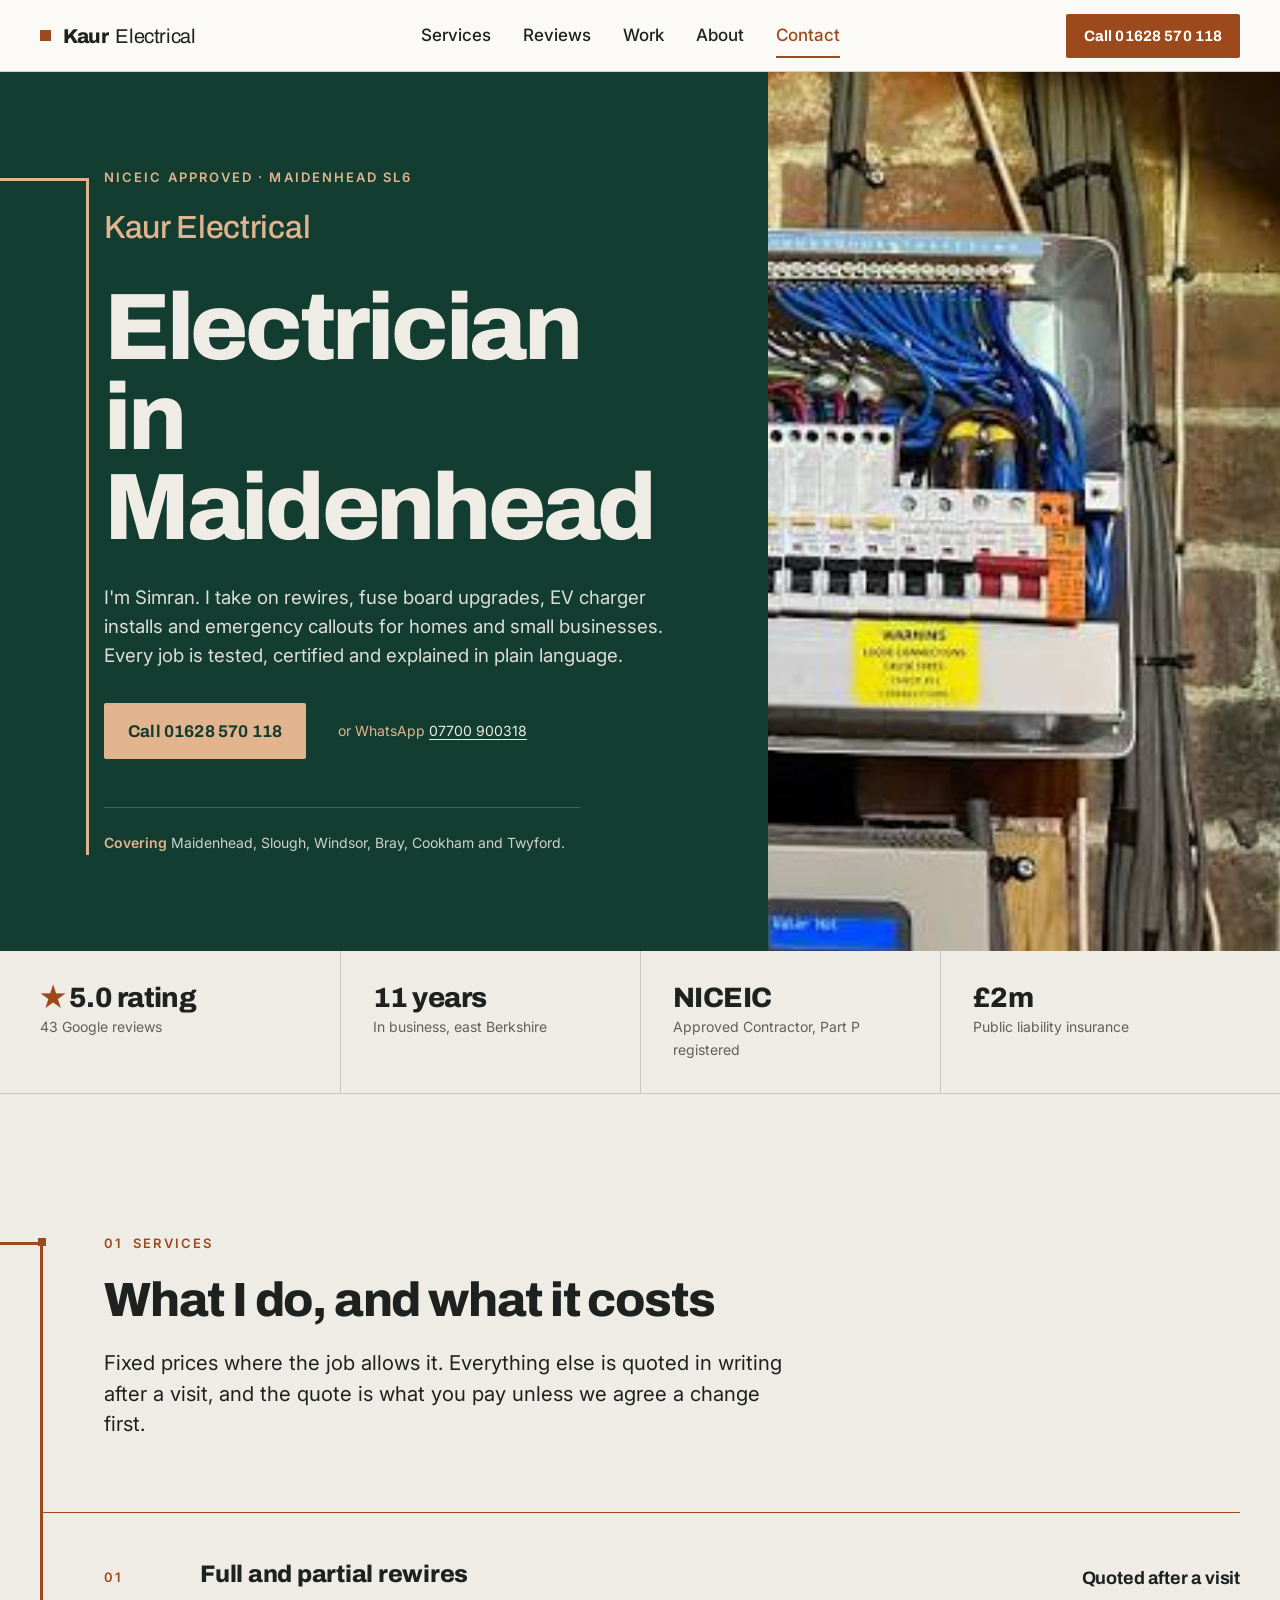
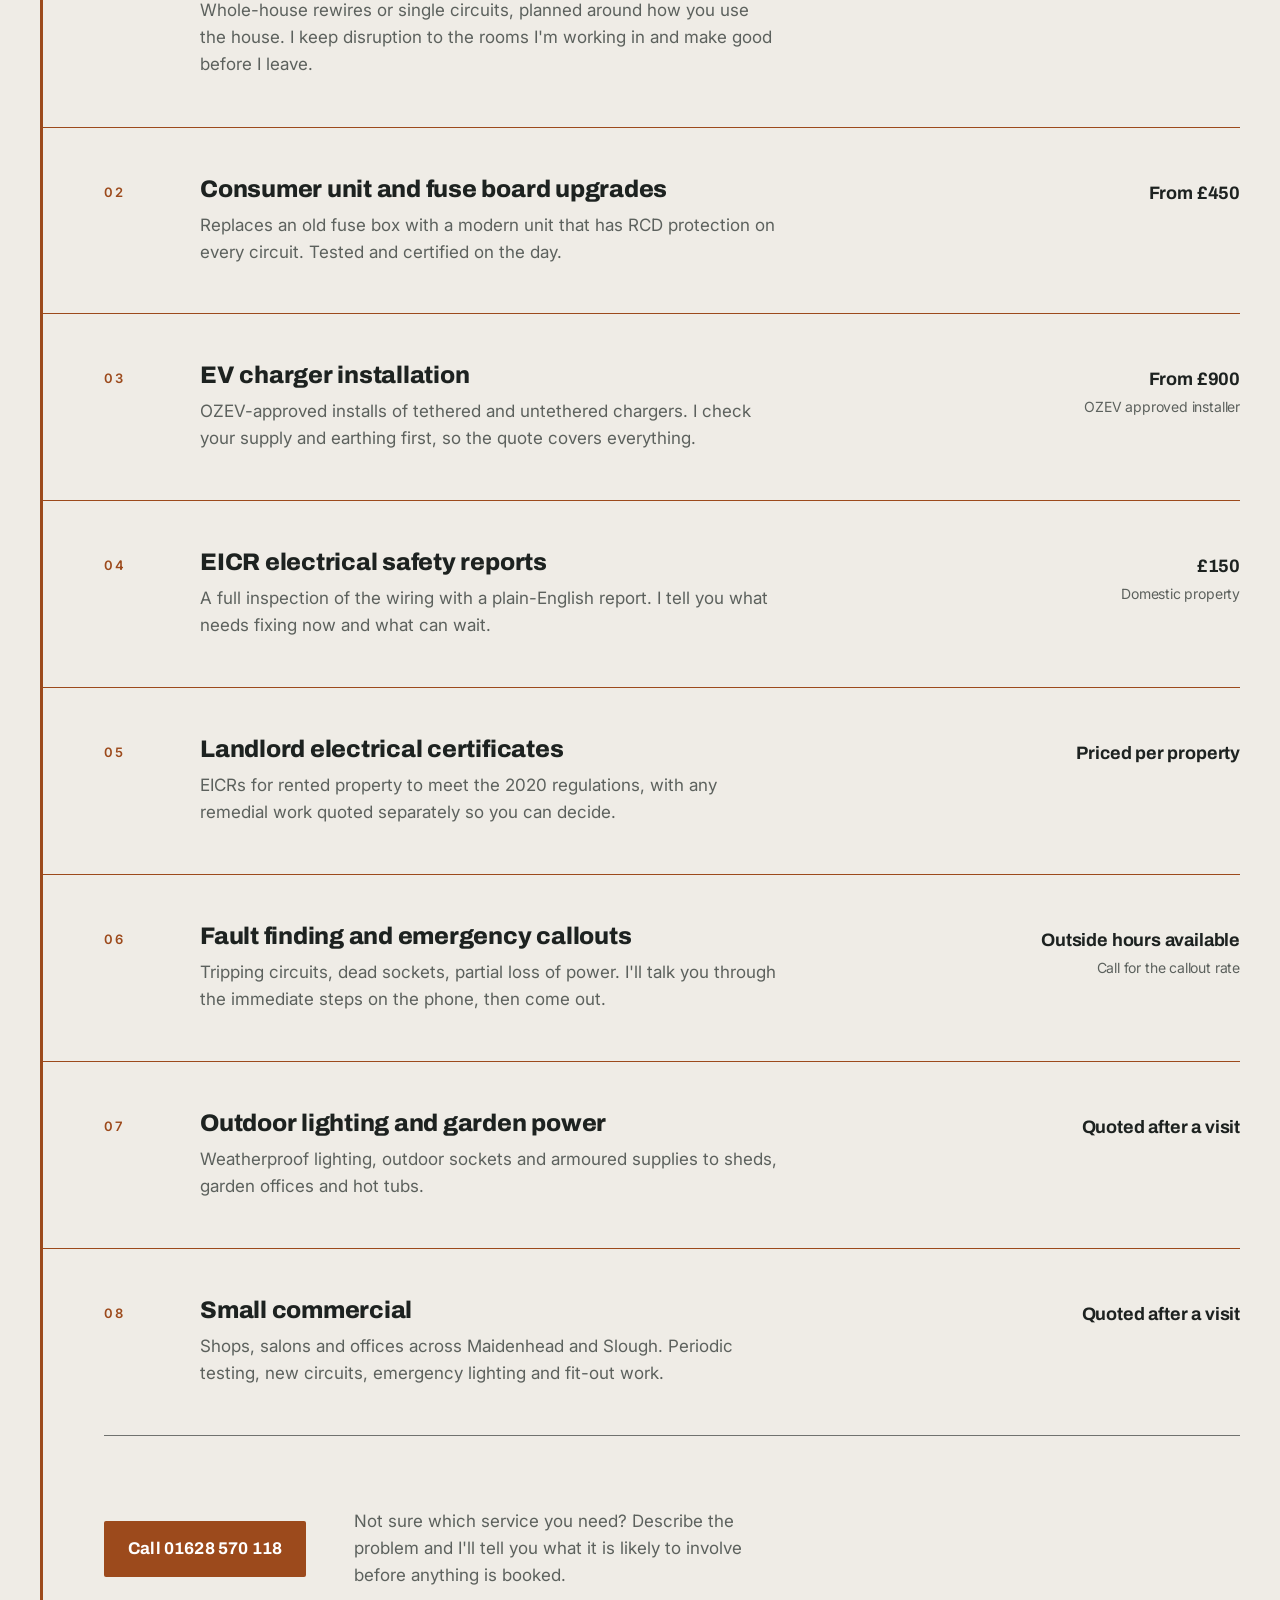
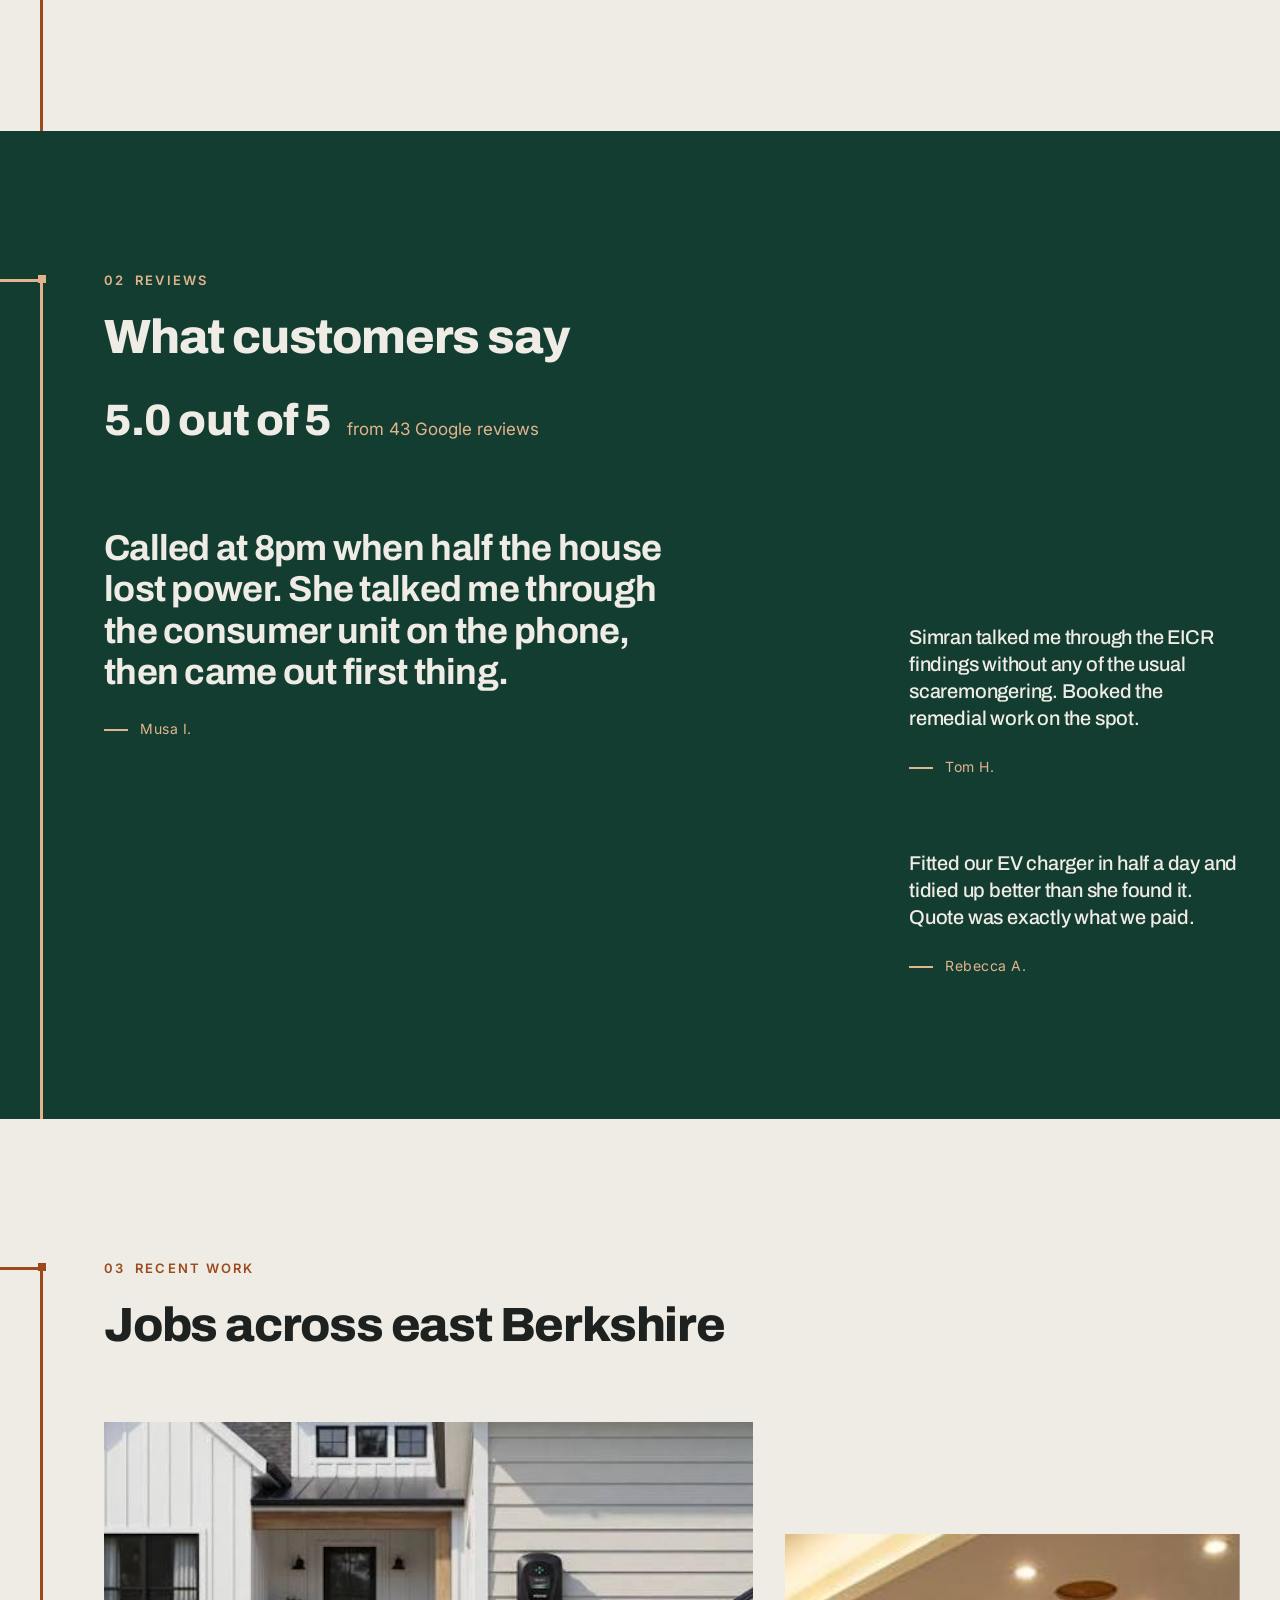
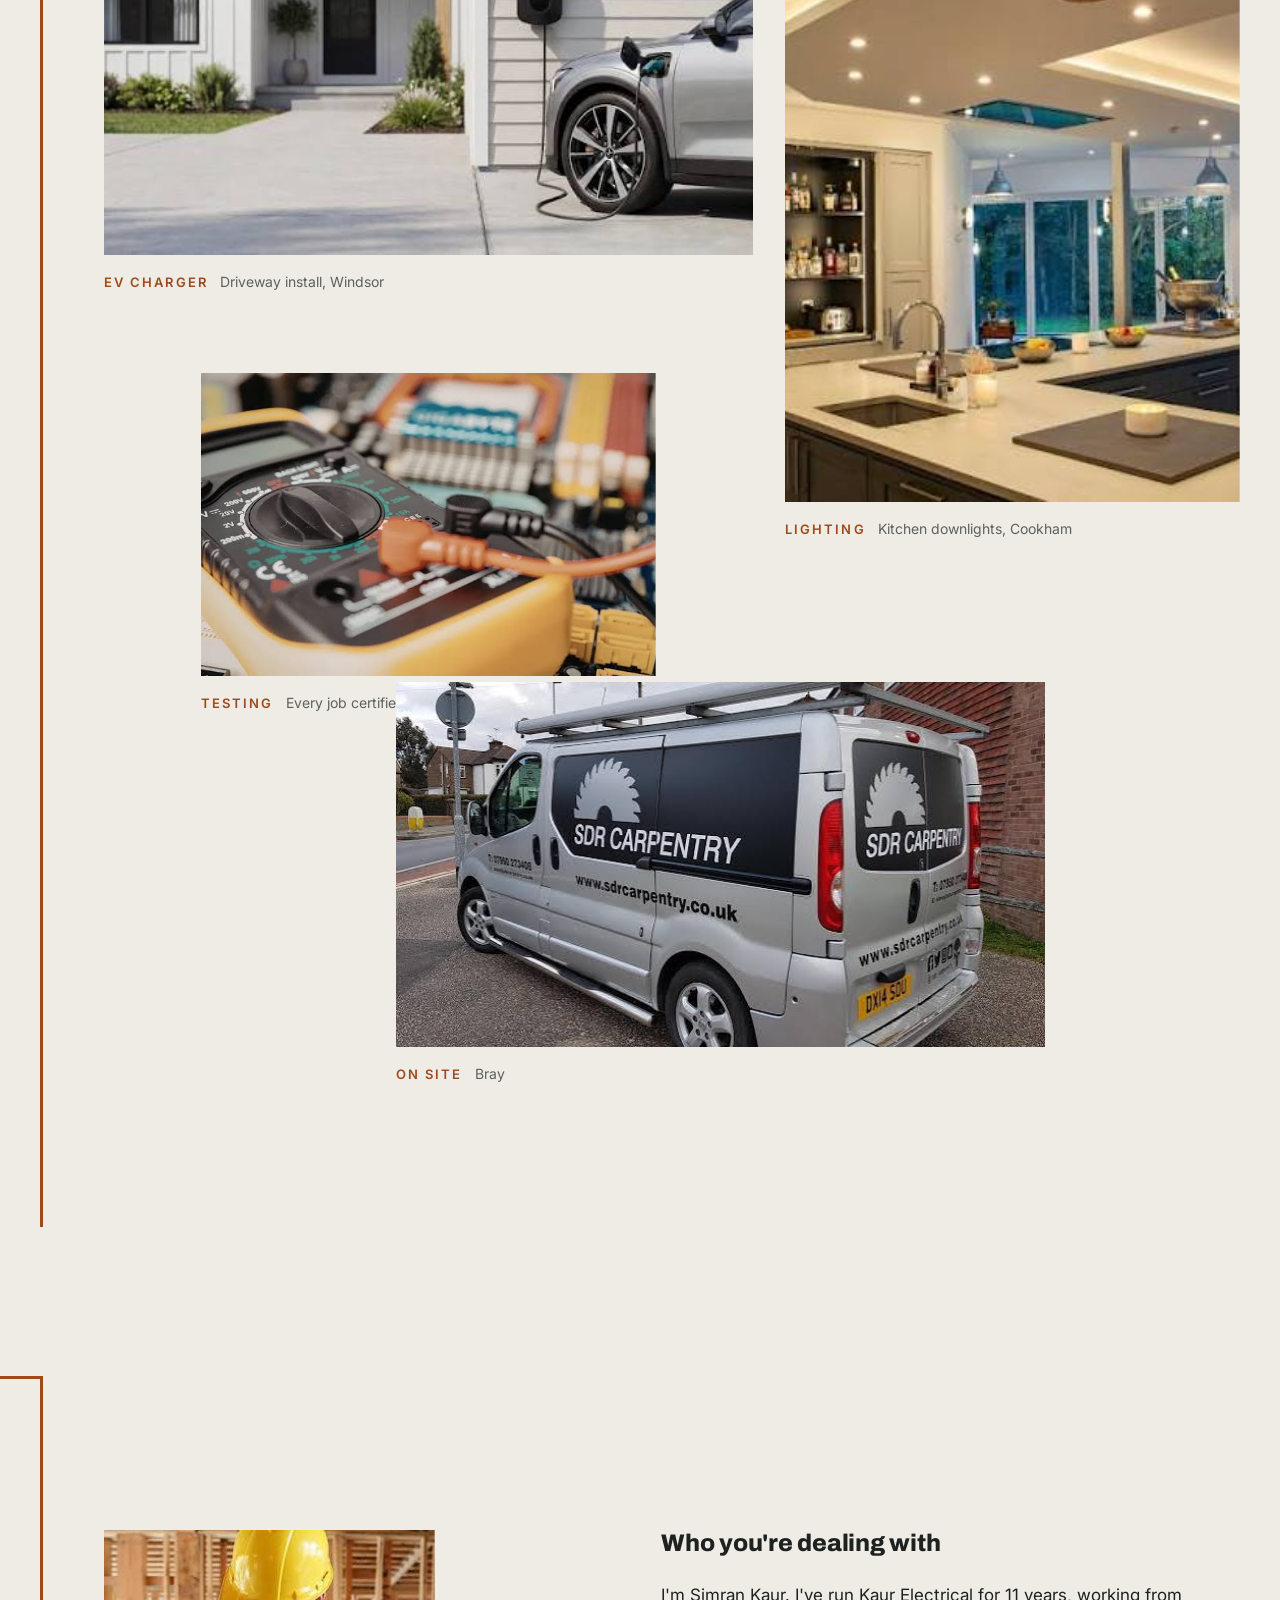
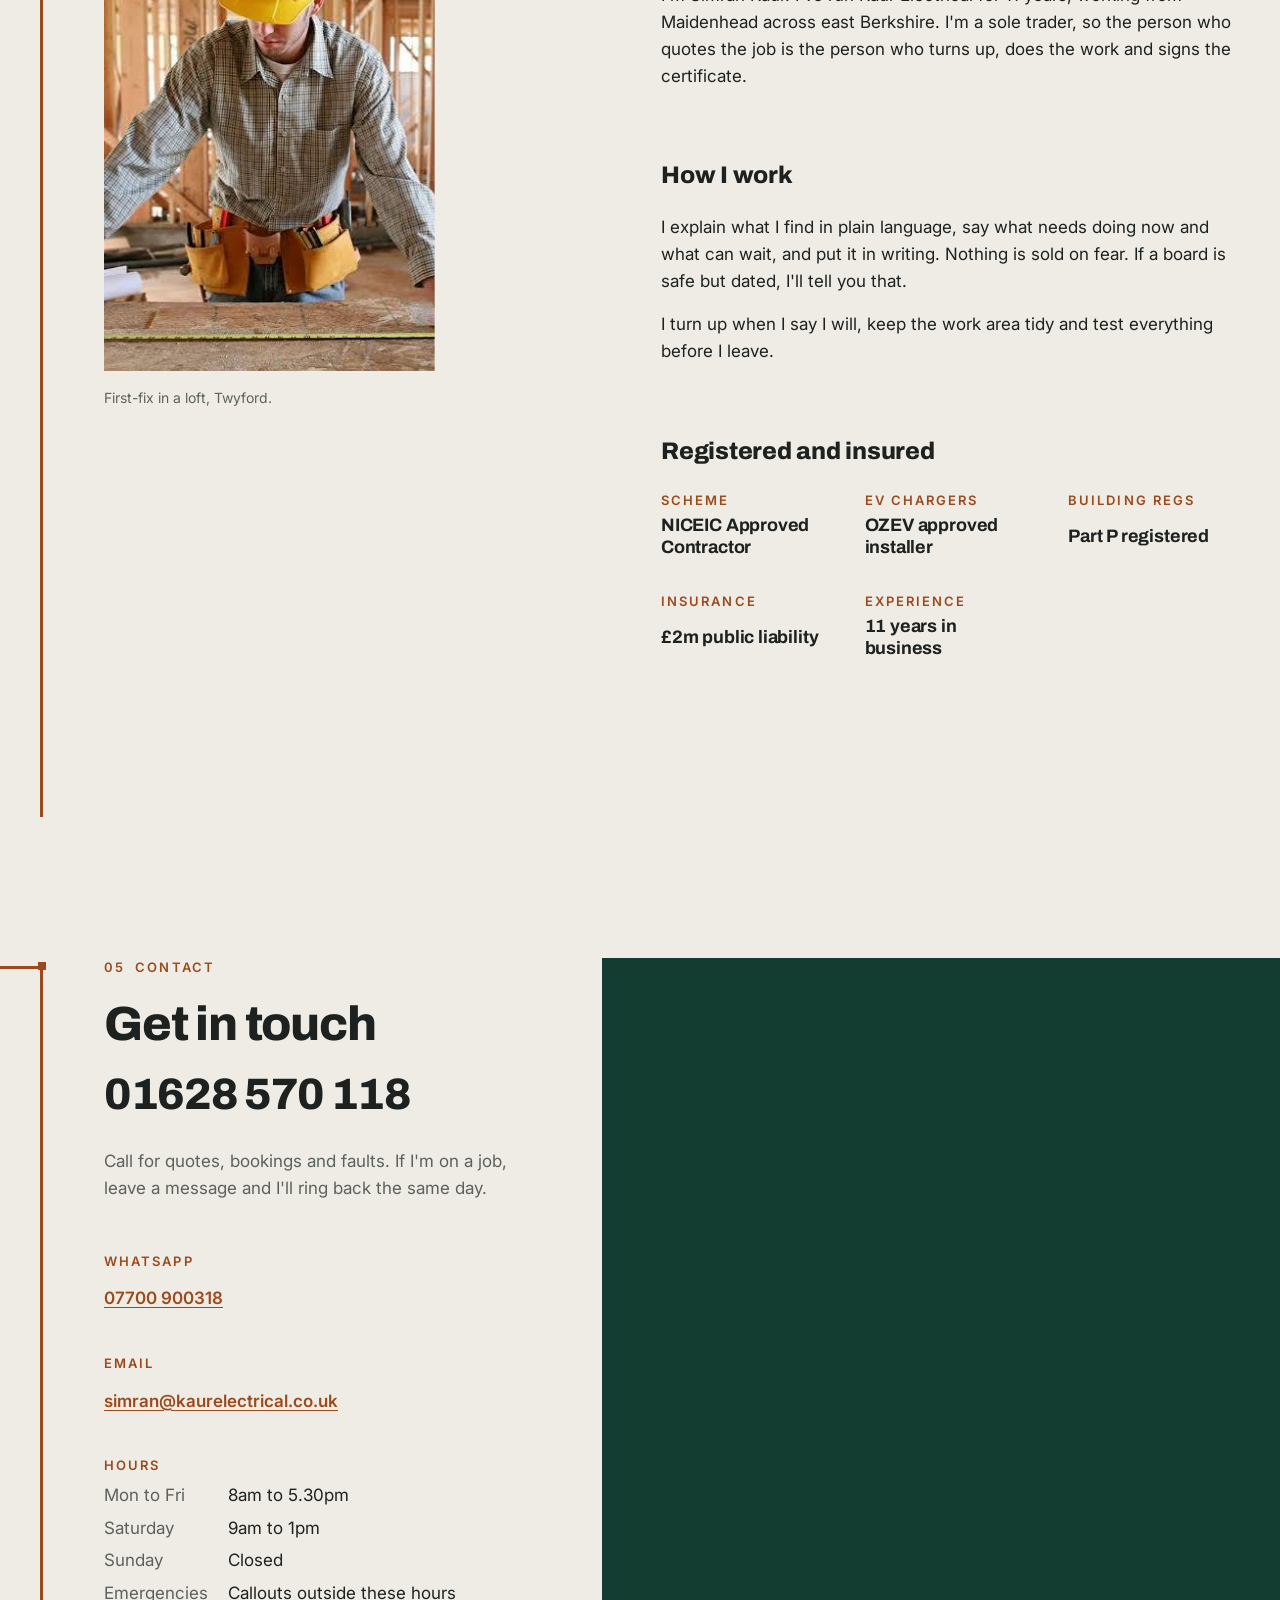
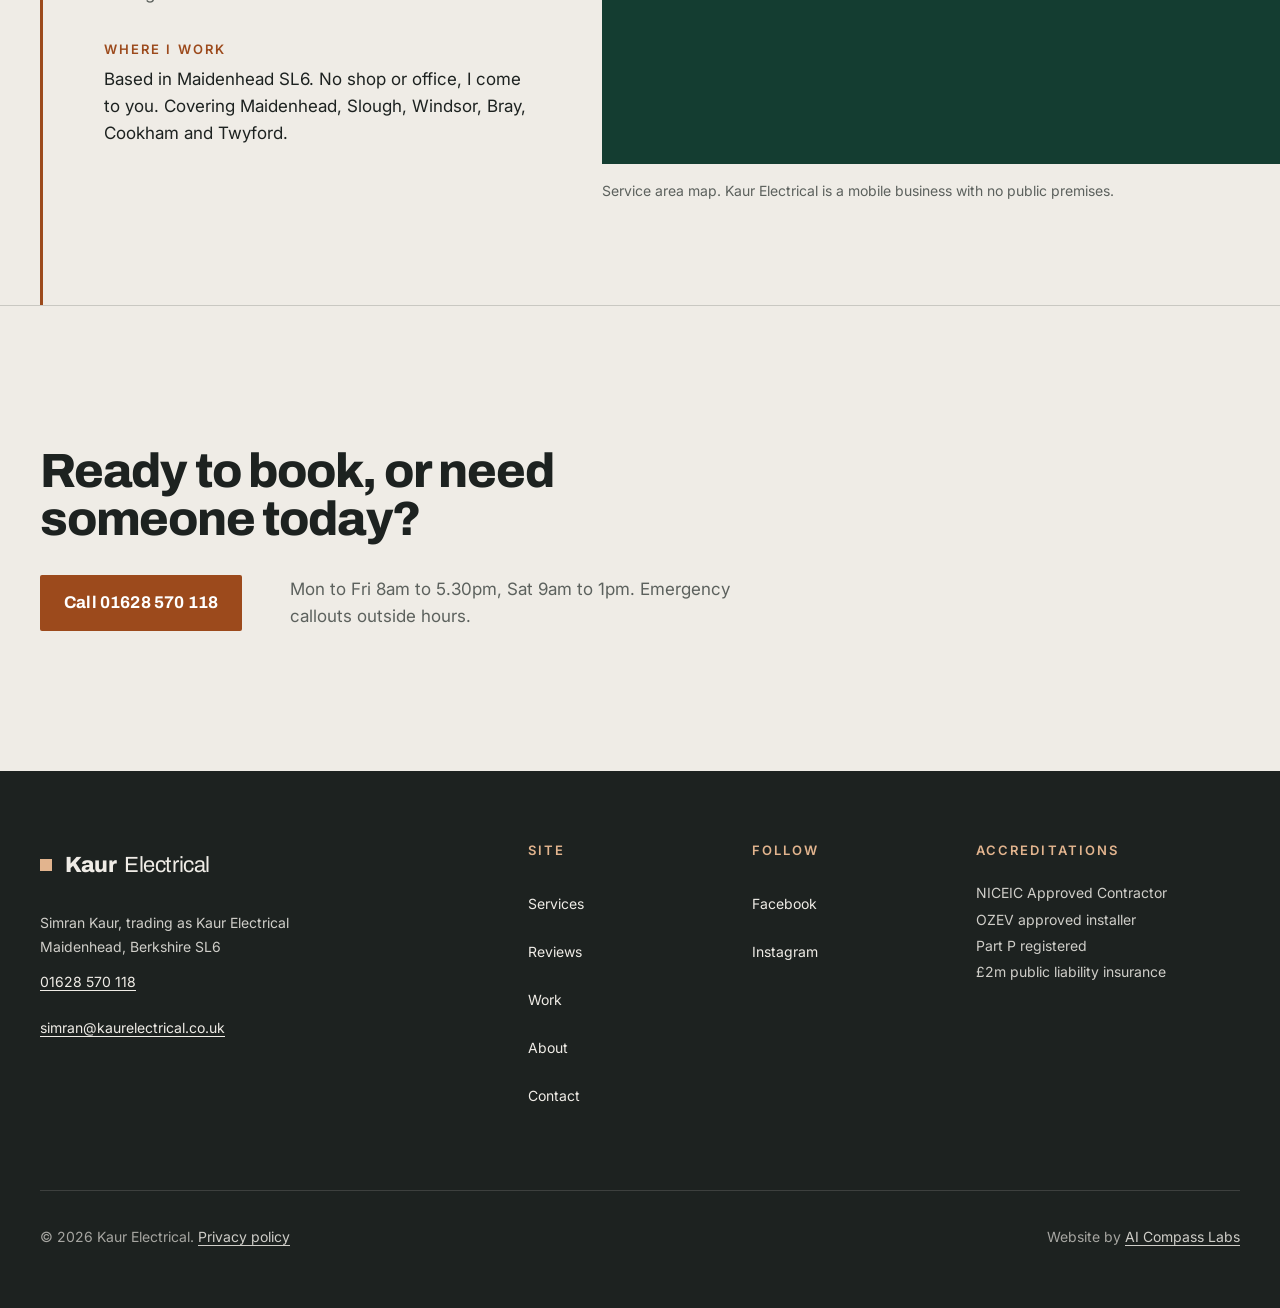
==== commit 85e38246: "Add scroll motion system Sections reveal as they enter the viewport: the copper trace draws itself i" ====
--- a/index.html
+++ b/index.html
@@ -154,13 +154,13 @@
   <!-- ============ TRUST STRIP ============ -->
   <section class="trust" aria-label="Ratings and accreditations">
     <div class="container">
-      <ul class="trust__list">
+      <ul class="trust__list" data-stagger="120">
         <li class="trust__item">
-          <span class="trust__value"><span class="star" aria-hidden="true">★</span> 5.0 rating</span>
-          <span class="trust__label">43 Google reviews</span>
+          <span class="trust__value"><span class="star" aria-hidden="true">★</span> <span data-count="5.0">5.0</span> rating</span>
+          <span class="trust__label"><span data-count="43">43</span> Google reviews</span>
         </li>
         <li class="trust__item">
-          <span class="trust__value">11 years</span>
+          <span class="trust__value"><span data-count="11">11</span> years</span>
           <span class="trust__label">In business, east Berkshire</span>
         </li>
         <li class="trust__item">
@@ -168,7 +168,7 @@
           <span class="trust__label">Approved Contractor, Part P registered</span>
         </li>
         <li class="trust__item">
-          <span class="trust__value">£2m</span>
+          <span class="trust__value">£<span data-count="2">2</span>m</span>
           <span class="trust__label">Public liability insurance</span>
         </li>
       </ul>
@@ -178,13 +178,13 @@
   <!-- ============ SERVICES ============ -->
   <section class="section trace" id="services" aria-labelledby="services-heading">
     <div class="container">
-      <div class="trace__head services__intro">
+      <div class="trace__head services__intro" data-reveal>
         <p class="eyebrow">01 &nbsp;Services</p>
         <h2 id="services-heading">What I do, and what it costs</h2>
         <p class="lede">Fixed prices where the job allows it. Everything else is quoted in writing after a visit, and the quote is what you pay unless we agree a change first.</p>
       </div>
 
-      <ol class="service-list">
+      <ol class="service-list" data-stagger="90">
         <li>
           <article class="service">
             <span class="service__num">01</span>
@@ -267,7 +267,7 @@
         </li>
       </ol>
 
-      <div class="cta-row">
+      <div class="cta-row" data-reveal>
         <a class="btn" href="tel:01628570118">Call 01628 570 118</a>
         <p>Not sure which service you need? Describe the problem and I'll tell you what it is likely to involve before anything is booked.</p>
       </div>
@@ -277,19 +277,19 @@
   <!-- ============ REVIEWS (full-bleed band) ============ -->
   <section class="section reviews trace trace--dark" id="reviews" aria-labelledby="reviews-heading">
     <div class="container">
-      <div class="trace__head reviews__head">
+      <div class="trace__head reviews__head" data-reveal>
         <p class="eyebrow">02 &nbsp;Reviews</p>
         <h2 id="reviews-heading">What customers say</h2>
-        <p class="reviews__score"><strong>5.0 out of 5</strong> <span>from 43 Google reviews</span></p>
+        <p class="reviews__score"><strong><span data-count="5.0">5.0</span> out of 5</strong> <span>from 43 Google reviews</span></p>
       </div>
 
       <div class="quotes">
-        <blockquote class="quote quote--lead">
+        <blockquote class="quote quote--lead" data-reveal>
           <p>Called at 8pm when half the house lost power. She talked me through the consumer unit on the phone, then came out first thing.</p>
           <footer>Musa I.</footer>
         </blockquote>
 
-        <div class="quotes__aside">
+        <div class="quotes__aside" data-stagger="160" data-stagger-offset="300">
           <blockquote class="quote">
             <p>Simran talked me through the EICR findings without any of the usual scaremongering. Booked the remedial work on the spot.</p>
             <footer>Tom H.</footer>
@@ -306,25 +306,25 @@
   <!-- ============ WORK ============ -->
   <section class="section trace" id="work" aria-labelledby="work-heading">
     <div class="container">
-      <div class="trace__head work__head">
+      <div class="trace__head work__head" data-reveal>
         <p class="eyebrow">03 &nbsp;Recent work</p>
         <h2 id="work-heading">Jobs across east Berkshire</h2>
       </div>
 
       <div class="work-grid">
-        <figure class="work-item work-item--a">
+        <figure class="work-item work-item--a" data-reveal="mask">
           <img src="images/ev-charger-driveway.jpg" width="599" height="333" loading="lazy" alt="Electric car charging from a wall-mounted EV charger on a driveway, installed by Kaur Electrical in Windsor">
           <figcaption><b>EV charger</b> Driveway install, Windsor</figcaption>
         </figure>
-        <figure class="work-item work-item--b">
+        <figure class="work-item work-item--b" data-reveal="mask">
           <img src="images/kitchen-downlights.jpg" width="547" height="365" loading="lazy" alt="Kitchen with recessed LED downlights and under-cabinet lighting, wired by Kaur Electrical in Cookham">
           <figcaption><b>Lighting</b> Kitchen downlights, Cookham</figcaption>
         </figure>
-        <figure class="work-item work-item--c">
+        <figure class="work-item work-item--c" data-reveal="mask">
           <img src="images/testing-equipment.jpg" width="700" height="438" loading="lazy" alt="Multimeter and test leads used for electrical testing and certification">
           <figcaption><b>Testing</b> Every job certified before sign-off</figcaption>
         </figure>
-        <figure class="work-item work-item--d">
+        <figure class="work-item work-item--d" data-reveal="mask">
           <img src="images/van-signage.jpg" width="638" height="480" loading="lazy" alt="Work van parked outside a customer's home during an electrical job in Bray">
           <figcaption><b>On site</b> Bray</figcaption>
         </figure>
@@ -335,20 +335,20 @@
   <!-- ============ ABOUT ============ -->
   <section class="section trace" id="about" aria-labelledby="about-heading">
     <div class="container">
-      <div class="trace__head">
+      <div class="trace__head" data-reveal>
         <p class="eyebrow">04 &nbsp;About</p>
         <h2 id="about-heading">One electrician, start to finish</h2>
       </div>
 
       <div class="about__grid">
         <div class="about__side">
-          <figure>
+          <figure data-reveal="mask">
             <img src="images/simran-working-loft.jpg" width="679" height="450" loading="lazy" alt="Measuring up in a loft during first-fix work on a rewire in Twyford">
             <figcaption>First-fix in a loft, Twyford.</figcaption>
           </figure>
         </div>
 
-        <div class="about__blocks">
+        <div class="about__blocks" data-stagger="140">
           <div class="about__block">
             <h3>Who you're dealing with</h3>
             <p>I'm Simran Kaur. I've run Kaur Electrical for 11 years, working from Maidenhead across east Berkshire. I'm a sole trader, so the person who quotes the job is the person who turns up, does the work and signs the certificate.</p>
@@ -394,7 +394,7 @@
   <section class="section trace" id="contact" aria-labelledby="contact-heading">
     <div class="container">
       <div class="contact__grid">
-        <div class="contact__details">
+        <div class="contact__details" data-reveal>
           <div class="trace__head">
             <p class="eyebrow">05 &nbsp;Contact</p>
             <h2 id="contact-heading">Get in touch</h2>
@@ -429,7 +429,7 @@
           </dl>
         </div>
 
-        <div class="contact__map">
+        <div class="contact__map" data-reveal="mask-right">
           <div class="map">
             <iframe
               src="https://www.google.com/maps?q=Maidenhead,+Berkshire,+UK&z=11&output=embed"
@@ -447,8 +447,8 @@
   <!-- ============ CLOSING CTA ============ -->
   <section class="closing" aria-labelledby="closing-heading">
     <div class="container">
-      <h2 id="closing-heading">Ready to book, or need someone today?</h2>
-      <div class="cta-row">
+      <h2 id="closing-heading" data-reveal>Ready to book, or need someone today?</h2>
+      <div class="cta-row" data-reveal style="--d: 150ms">
         <a class="btn" href="tel:01628570118">Call 01628 570 118</a>
         <p>Mon to Fri 8am to 5.30pm, Sat 9am to 1pm. Emergency callouts outside hours.</p>
       </div>
--- a/css/style.css
+++ b/css/style.css
@@ -598,6 +598,14 @@
     position: absolute;
     inset: 0;
     aspect-ratio: auto;
+    overflow: hidden;
+  }
+  /* taller than its frame so the parallax never shows an edge */
+  .hero__media img {
+    position: absolute;
+    top: -12%;
+    left: 0;
+    height: 124%;
   }
   .hero__panel {
     position: relative;
@@ -615,24 +623,49 @@
   }
 }
 
-/* Hero reveal: the single orchestrated moment */
+/* Hero opening sequence: panel wipes in, photo settles, content rises,
+   the trace draws itself. */
+.hero__panel {
+  animation: wipe-in 720ms var(--ease) both;
+}
+.hero__media img {
+  animation: settle 1800ms var(--ease) backwards;
+  will-change: transform;
+}
 .hero .reveal {
   opacity: 0;
-  transform: translateY(14px);
-  animation: rise var(--dur) var(--ease) forwards;
-}
-.hero .reveal:nth-child(3) { animation-delay: 80ms; }
-.hero .reveal:nth-child(4) { animation-delay: 160ms; }
-.hero .reveal:nth-child(5) { animation-delay: 240ms; }
-.hero .reveal:nth-child(6) { animation-delay: 320ms; }
+  transform: translateY(18px);
+  animation: rise 640ms var(--ease) forwards;
+  animation-delay: 320ms;
+}
+.hero .reveal:nth-child(3) { animation-delay: 420ms; }
+.hero .reveal:nth-child(4) { animation-delay: 520ms; }
+.hero .reveal:nth-child(5) { animation-delay: 620ms; }
+.hero .reveal:nth-child(6) { animation-delay: 720ms; }
 .hero__trace {
   transform-origin: left center;
-  animation: draw 700ms var(--ease) 200ms both;
+  animation: draw 700ms var(--ease) 600ms both;
+}
+.hero__content::before {
+  transform-origin: top center;
+  animation: draw-down 900ms var(--ease) 1100ms both;
 }
 @keyframes rise { to { opacity: 1; transform: none; } }
+@keyframes wipe-in {
+  from { clip-path: inset(0 100% 0 0); }
+  to { clip-path: inset(0 0 0 0); }
+}
+@keyframes settle {
+  from { transform: scale(1.1); opacity: 0; }
+  to { transform: none; opacity: 1; }
+}
 @keyframes draw {
   from { clip-path: inset(0 100% 0 0); }
   to { clip-path: inset(0 0 0 0); }
+}
+@keyframes draw-down {
+  from { transform: scaleY(0); }
+  to { transform: scaleY(1); }
 }
 
 /* ---------- Trust strip (directly under the hero) ---------- */
@@ -1160,6 +1193,125 @@
 }
 .contact__phone { padding: 0.5rem 0; }
 
+/* =====================================================================
+   Scroll motion. Everything below is gated on html.js so nothing is
+   hidden without JavaScript, and switched off under reduced motion.
+   ===================================================================== */
+
+html.js [data-reveal] {
+  opacity: 0;
+  transform: translateY(32px);
+  transition: opacity 900ms var(--ease), transform 900ms var(--ease);
+  transition-delay: var(--d, 0ms);
+  will-change: opacity, transform;
+}
+html.js [data-reveal].is-in {
+  opacity: 1;
+  transform: none;
+}
+html.js [data-reveal="left"] { transform: translateX(-32px); }
+
+/* photos wipe in from the left and settle from a slight zoom.
+   The clip sits on the inner image, not the observed element, so the
+   IntersectionObserver still sees the figure. */
+html.js [data-reveal="mask"],
+html.js [data-reveal="mask-right"] {
+  opacity: 1;
+  transform: none;
+}
+html.js [data-reveal="mask"] > img,
+html.js [data-reveal="mask-right"] > .map {
+  clip-path: inset(0 100% 0 0);
+  transition: clip-path 1100ms var(--ease) var(--d, 0ms), transform 1600ms var(--ease) var(--d, 0ms);
+}
+html.js [data-reveal="mask-right"] > .map { clip-path: inset(0 0 0 100%); }
+html.js [data-reveal="mask"] > img { transform: scale(1.08); }
+html.js [data-reveal="mask"].is-in > img,
+html.js [data-reveal="mask-right"].is-in > .map { clip-path: inset(0 0 0 0); transform: none; }
+html.js [data-reveal="mask"] figcaption {
+  opacity: 0;
+  transition: opacity 600ms var(--ease) calc(var(--d, 0ms) + 700ms);
+}
+html.js [data-reveal="mask"].is-in figcaption { opacity: 1; }
+
+/* the trace draws itself as each section arrives */
+html.js .trace::before {
+  transform: scaleX(0);
+  transform-origin: left center;
+  transition: transform 600ms var(--ease) 80ms;
+}
+html.js .trace::after {
+  transform: scaleY(0);
+  transform-origin: top center;
+  transition: transform 1400ms var(--ease) 520ms;
+}
+html.js .trace.is-in::before,
+html.js .trace.is-in::after { transform: none; }
+html.js .trace .trace__head::before {
+  transform: translateY(-50%) scale(0);
+  transition: transform 320ms var(--ease) 560ms;
+}
+html.js .trace.is-in .trace__head::before { transform: translateY(-50%) scale(1); }
+
+/* service rows: the rule extends from the trace, then the row rises */
+html.js .service-list > li::before {
+  content: "";
+  position: absolute;
+  left: 0;
+  right: 0;
+  top: -1px;
+  height: 1px;
+  background: var(--c-copper);
+  transform: scaleX(0);
+  transform-origin: left center;
+  transition: transform 800ms var(--ease) var(--d, 0ms);
+}
+html.js .service-list > li.is-in::before { transform: scaleX(1); }
+
+/* trust strip rules grow in */
+html.js .trust__item {
+  transition: opacity 900ms var(--ease) var(--d, 0ms), transform 900ms var(--ease) var(--d, 0ms);
+}
+
+/* mobile menu links stagger in */
+.mobile-menu.is-open li {
+  animation: rise 420ms var(--ease) both;
+}
+.mobile-menu.is-open li:nth-child(1) { animation-delay: 60ms; }
+.mobile-menu.is-open li:nth-child(2) { animation-delay: 120ms; }
+.mobile-menu.is-open li:nth-child(3) { animation-delay: 180ms; }
+.mobile-menu.is-open li:nth-child(4) { animation-delay: 240ms; }
+.mobile-menu.is-open li:nth-child(5) { animation-delay: 300ms; }
+.mobile-menu li { opacity: 0; transform: translateY(18px); }
+.mobile-menu.is-open li { opacity: 1; transform: none; }
+
+/* header lifts once the page has scrolled */
+.site-header {
+  transition: box-shadow 300ms var(--ease);
+}
+.site-header.is-scrolled {
+  box-shadow: 0 8px 28px rgba(29, 34, 32, 0.10);
+}
+
+/* hover states */
+.btn { transition: background-color 180ms var(--ease), transform 220ms var(--ease), box-shadow 220ms var(--ease); }
+.btn:hover { transform: translateY(-2px); box-shadow: 0 10px 24px rgba(124, 58, 20, 0.22); }
+.btn:active { transform: translateY(0); box-shadow: none; }
+
+.work-item { overflow: hidden; }
+.work-item img { transition: transform 700ms var(--ease); }
+.work-item:hover img { transform: scale(1.04); }
+
+.service h3 { transition: transform 300ms var(--ease), color 300ms var(--ease); }
+.service-list > li:hover h3 { transform: translateX(8px); color: var(--c-copper); }
+.service__num { transition: color 300ms var(--ease); }
+.service-list > li:hover .service__num { color: var(--c-copper-deep); }
+
+.contact__phone { transition: color 200ms var(--ease), transform 300ms var(--ease); }
+.contact__phone:hover { transform: translateX(6px); }
+
+.nav-links a { position: relative; }
+
 /* ---------- Motion preferences ---------- */
 
 @media (prefers-reduced-motion: reduce) {
@@ -1170,5 +1322,22 @@
     transition-duration: 0.001ms !important;
   }
   .hero .reveal { opacity: 1; transform: none; animation: none; }
-  .hero__trace { animation: none; clip-path: none; }
-}
+  .hero__trace, .hero__panel, .hero__media img, .hero__content::before { animation: none; clip-path: none; transform: none; opacity: 1; }
+  html.js [data-reveal],
+  html.js [data-reveal] > img,
+  html.js [data-reveal] > .map,
+  html.js [data-reveal] figcaption,
+  html.js .trace::before,
+  html.js .trace::after,
+  html.js .trace .trace__head::before,
+  html.js .service-list > li::before {
+    opacity: 1;
+    transform: none;
+    clip-path: none;
+    transition: none;
+  }
+  html.js .trace .trace__head::before { transform: translateY(-50%); }
+  html.js .service-list > li::before { transform: scaleX(1); }
+  .mobile-menu li { opacity: 1; transform: none; animation: none; }
+  .btn:hover, .service-list > li:hover h3, .contact__phone:hover, .work-item:hover img { transform: none; }
+}
